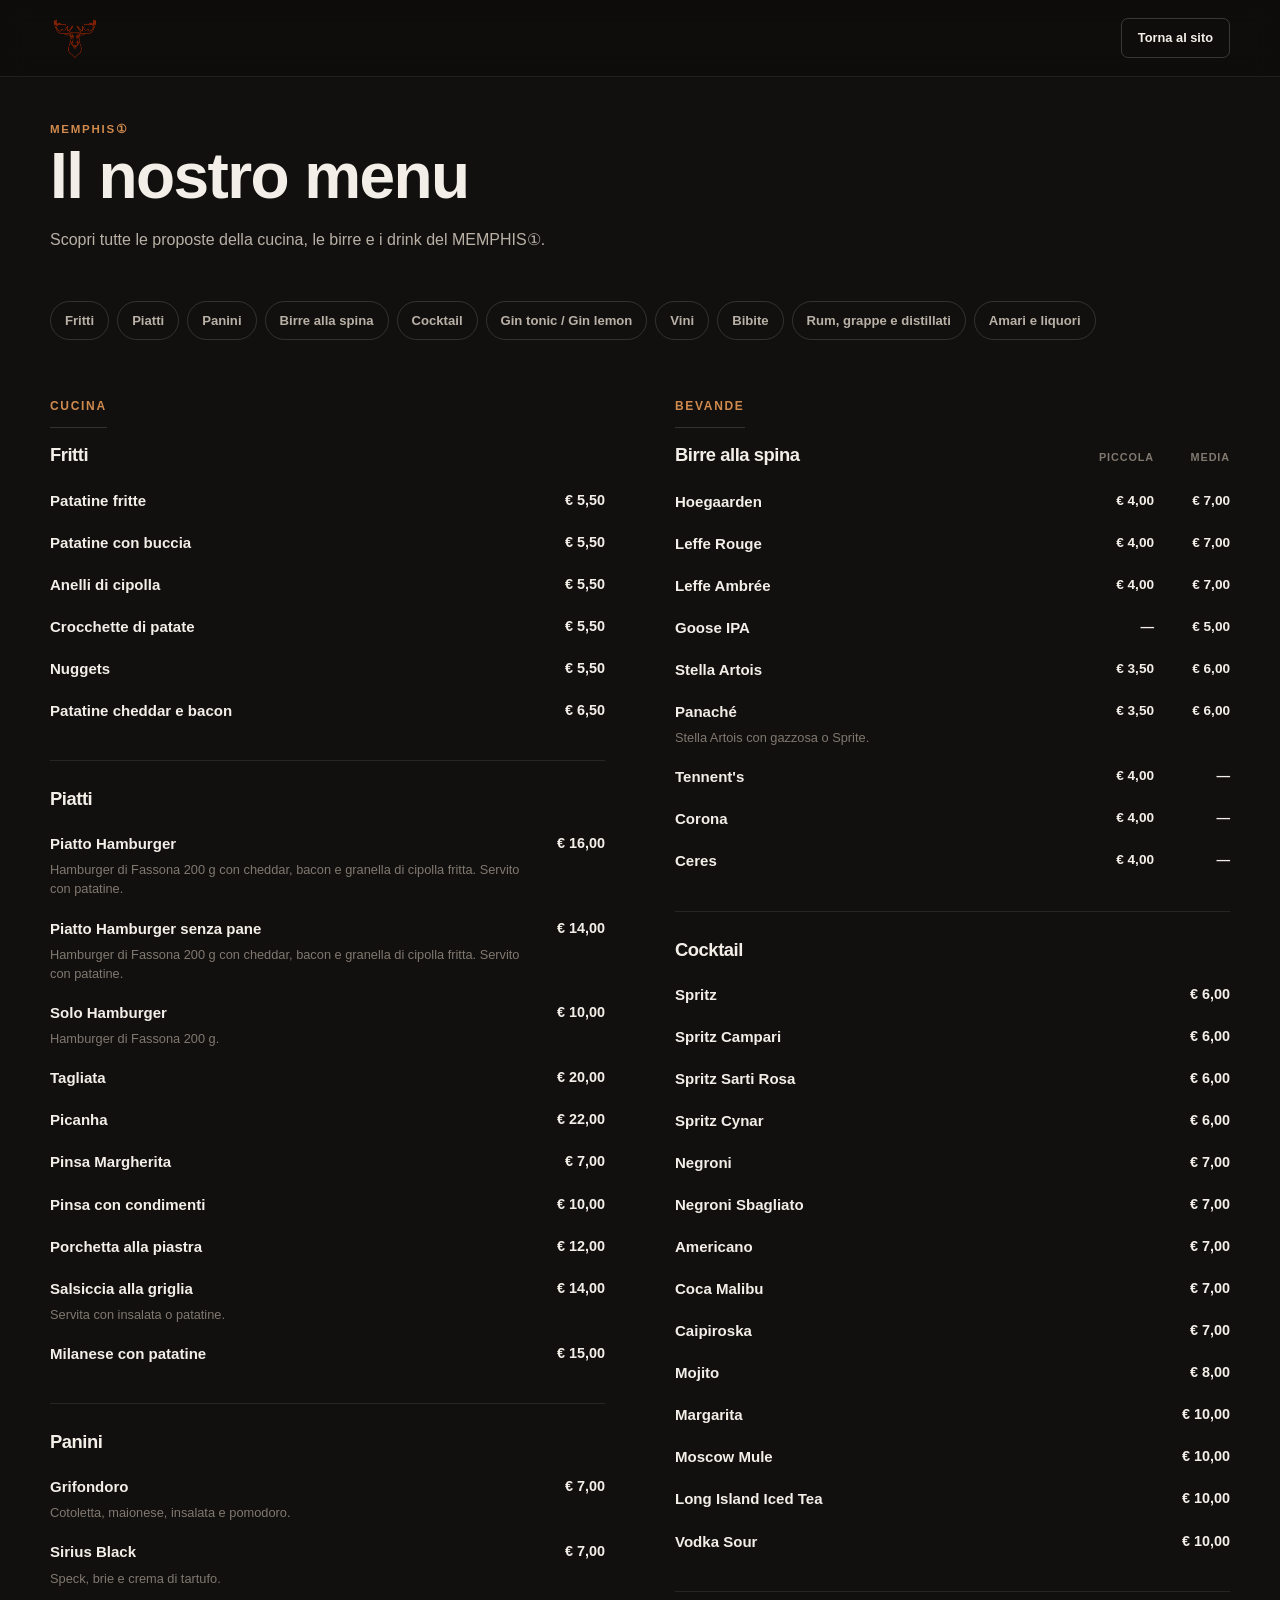
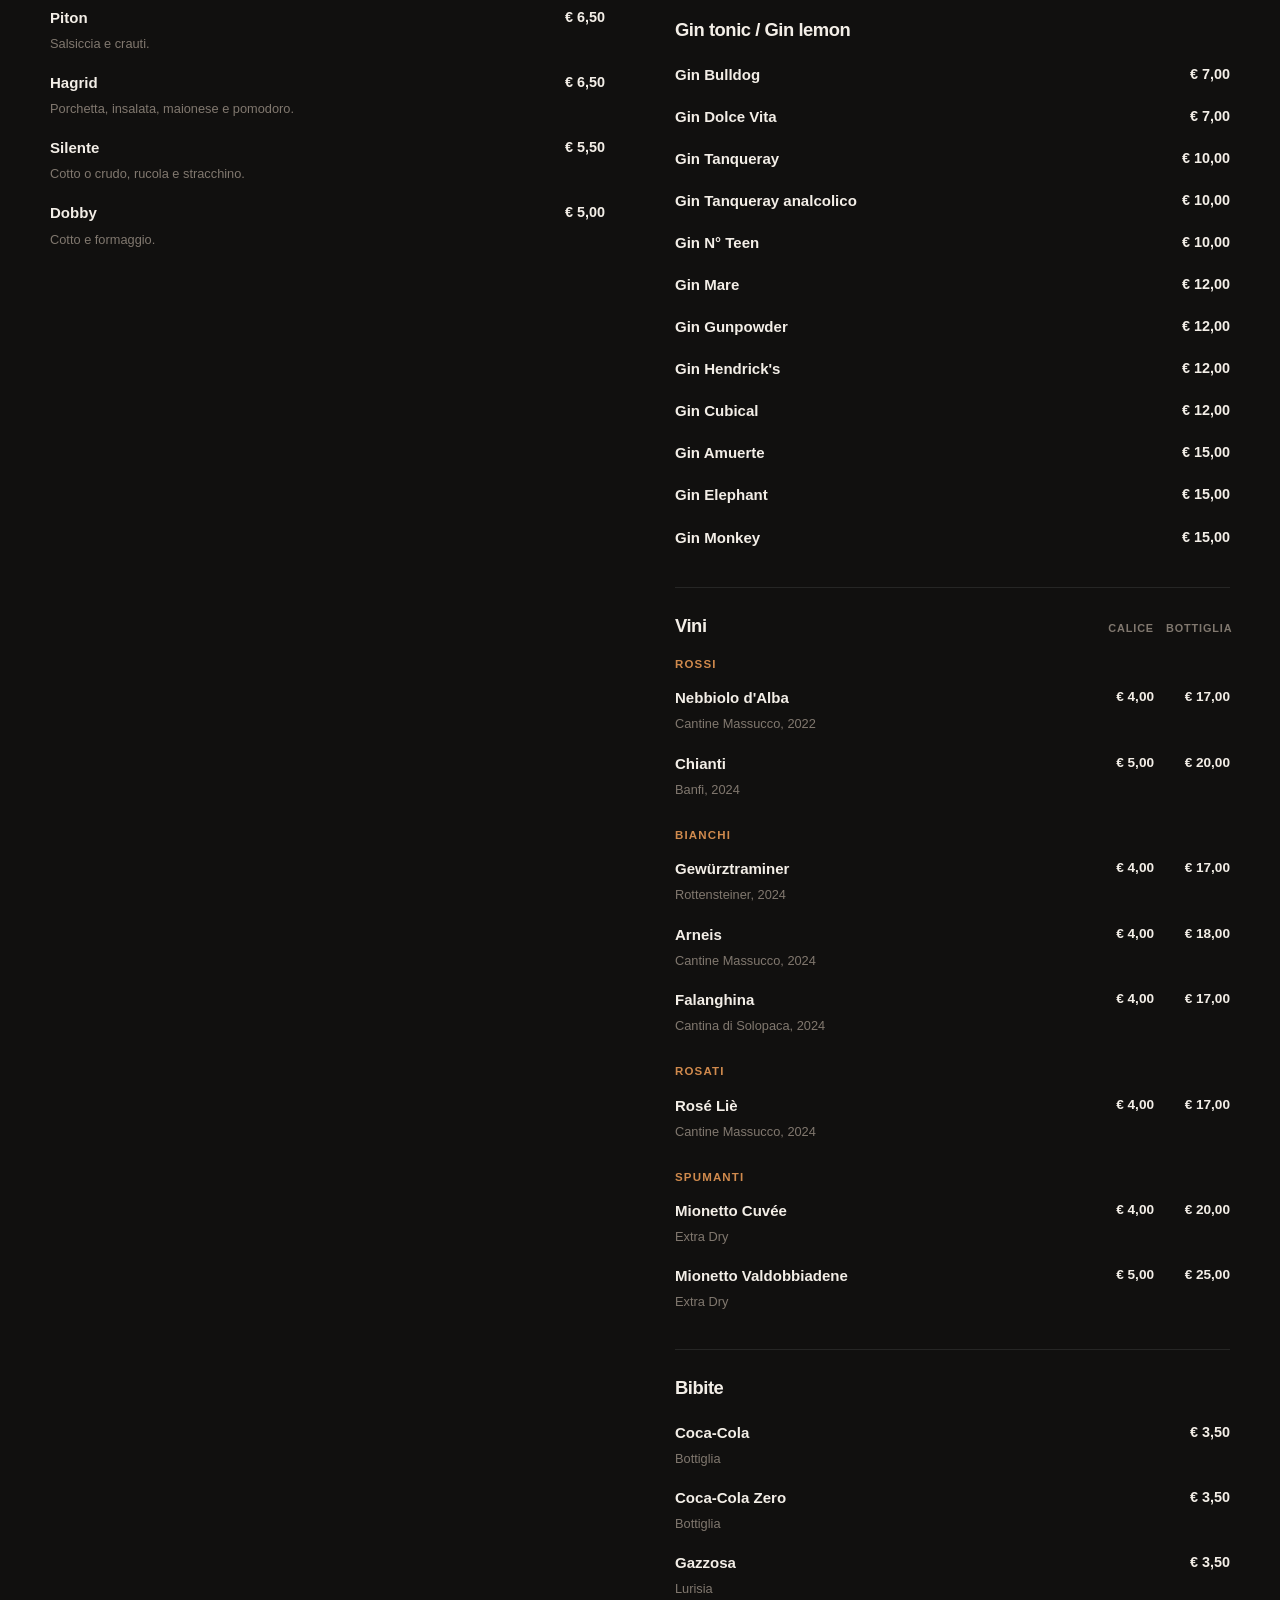
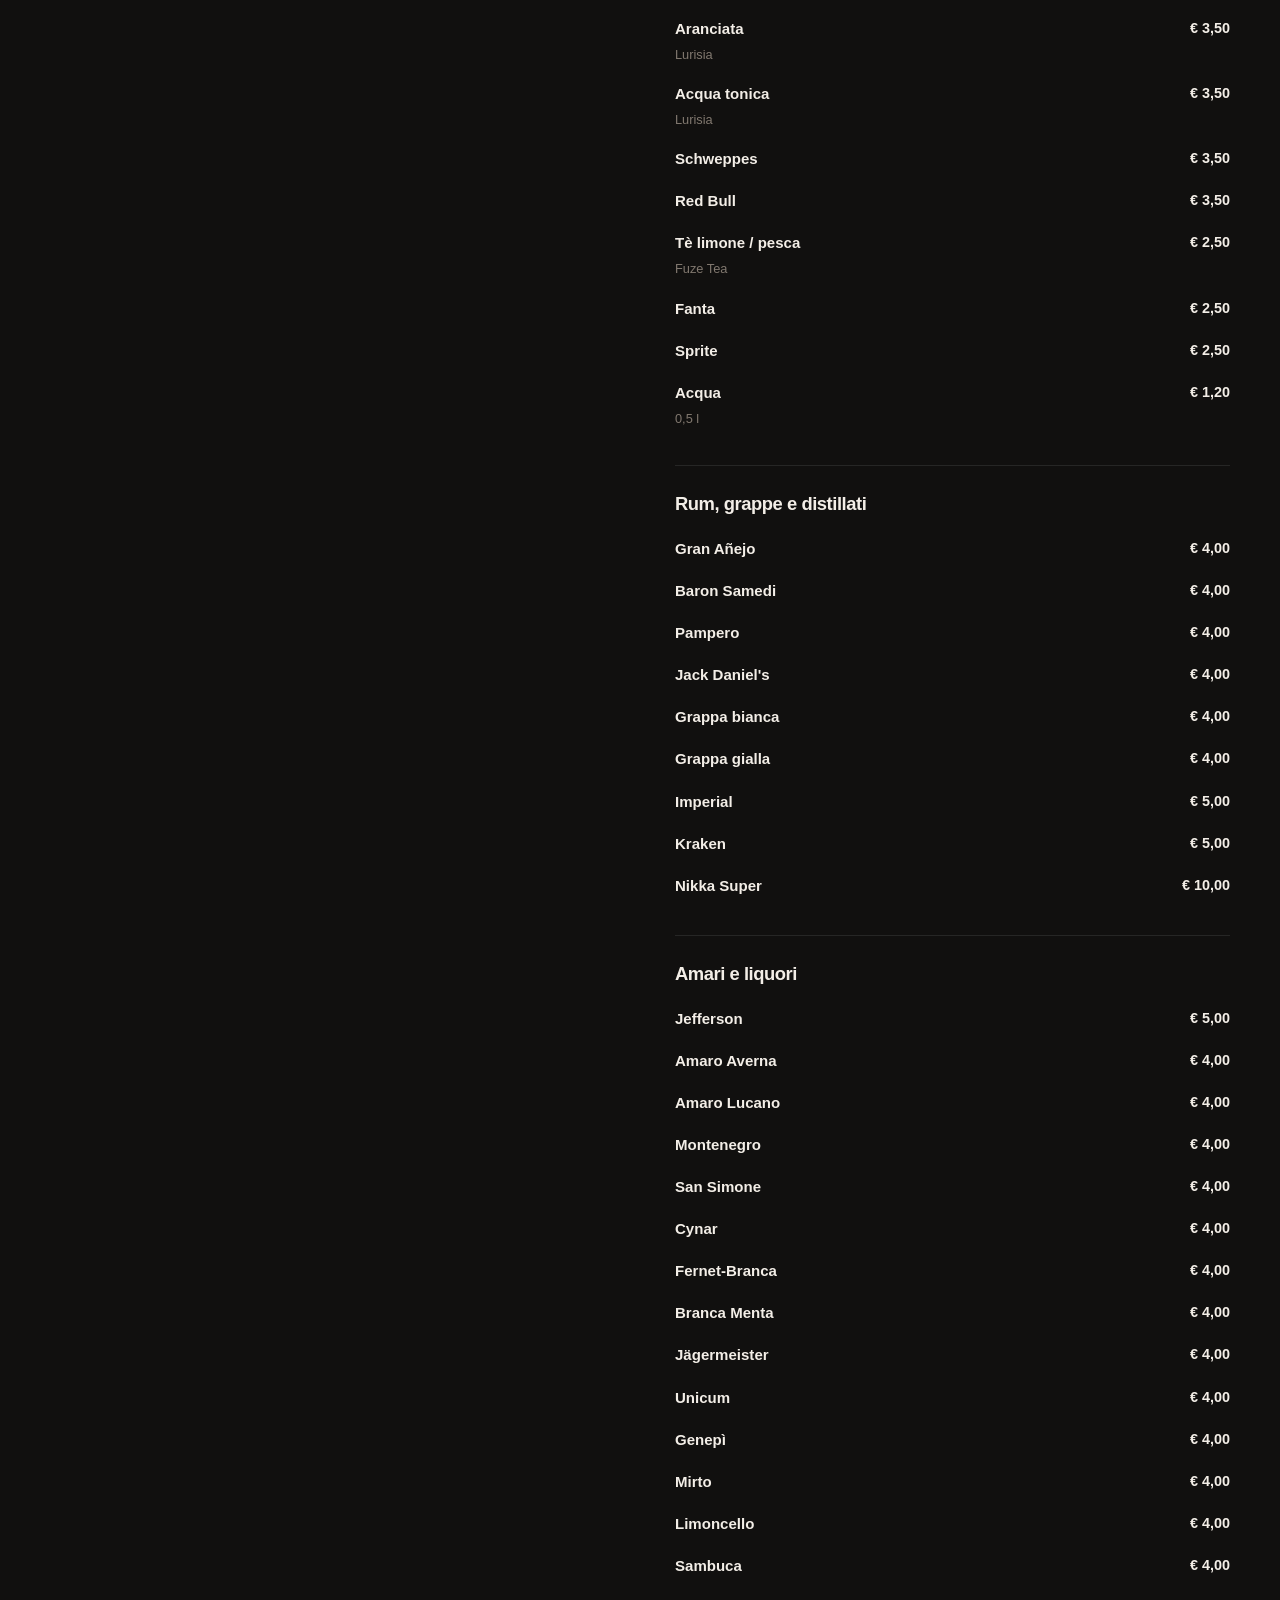
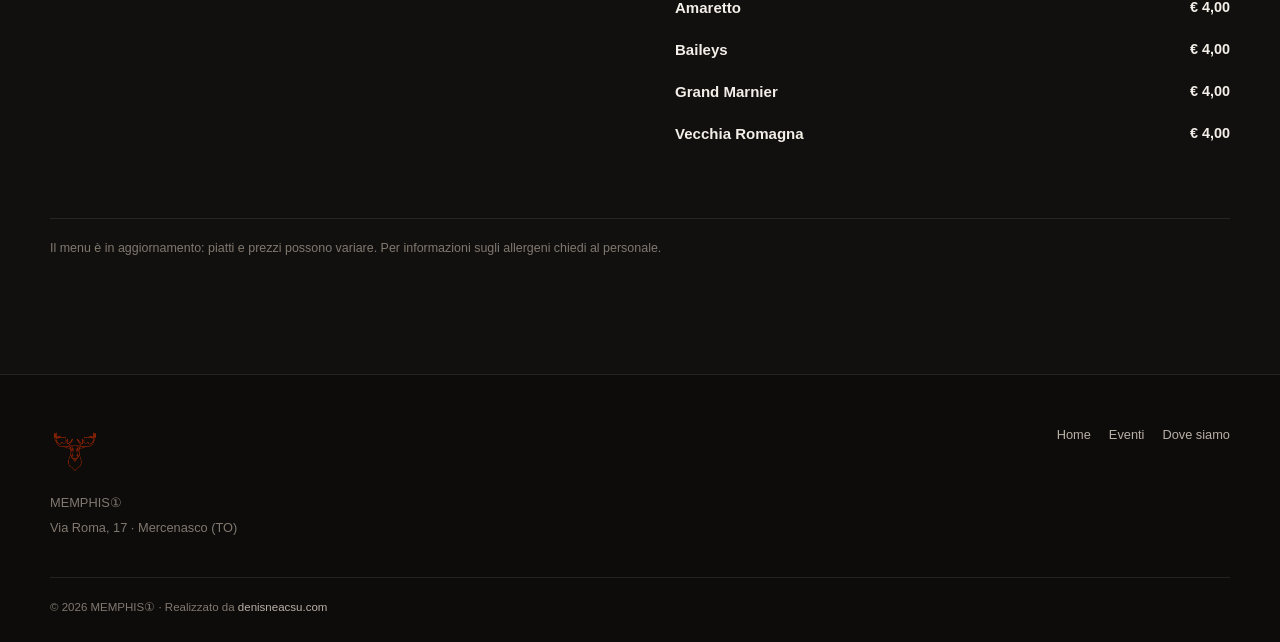
==== menu.html @ f3a7d4f4 "Menu da menu.json: pagina completa e anteprima in homepage - menu.json con il menu attuale (refusi c" ====
<!DOCTYPE html>
<html lang="it">

<head>

    <meta charset="UTF-8">

    <meta
        name="viewport"
        content="width=device-width, initial-scale=1.0"
    >

    <meta
        name="description"
        content="Menu completo del MEMPHIS① di Mercenasco."
    >

    <title>Menu | MEMPHIS①</title>

    <link rel="stylesheet" href="css/style.css">

</head>


<body>

<header class="site-header">

    <div class="container header-inner">

        <a href="index.html" class="logo">
            <img
                src="images/logo.png"
                alt="MEMPHIS①"
            >
        </a>

        <a
            href="index.html"
            class="header-menu-btn"
        >
            Torna al sito
        </a>

    </div>

</header>


<main>

    <section class="section menu-page">

        <div class="container">

            <div class="menu-page-header">

                <span class="eyebrow">
                    MEMPHIS①
                </span>

                <h1>
                    Il nostro menu
                </h1>

                <p>
                    Scopri tutte le proposte della cucina,
                    le birre e i drink del MEMPHIS①.
                </p>

            </div>


            <div data-menu="full">

                <!--
                    Il menu completo viene caricato
                    automaticamente da menu.json.
                -->

            </div>


            <div class="menu-note">
                <p data-menu-note></p>
            </div>

        </div>

    </section>

</main>


<footer class="site-footer">

    <div class="container footer-inner">

        <div class="footer-brand-info">

            <img
                src="images/logo.png"
                alt="MEMPHIS①"
            >

            <p>
                MEMPHIS①
            </p>

            <p>
                Via Roma, 17 · Mercenasco (TO)
            </p>

        </div>

        <div class="footer-links">

            <a href="index.html">
                Home
            </a>

            <a href="index.html#eventi">
                Eventi
            </a>

            <a href="index.html#contatti">
                Dove siamo
            </a>

        </div>

        <p class="copyright">
            © 2026 MEMPHIS① ·
            Realizzato da
            <a
                href="https://denisneacsu.com"
                target="_blank"
                rel="noopener"
            >
                denisneacsu.com
            </a>
        </p>

    </div>

</footer>

<script src="js/menu.js"></script>

</body>

</html>
---- css/style.css ----
/* =========================================================
   1. VARIABLES
========================================================= */

:root {

    --bg: #11100f;
    --bg-soft: #181614;
    --bg-card: #201d1a;

    --text: #f3eee7;
    --text-soft: #b9b0a6;
    --text-muted: #81786f;

    --accent: #b56d35;
    --accent-light: #d08a4d;
    --accent-dark: #8e4f26;

    --border: rgba(255, 255, 255, 0.09);
    --border-light: rgba(255, 255, 255, 0.14);

    --white: #ffffff;

    --container: 1180px;

    --radius: 10px;
    --radius-large: 14px;

    --section-space: clamp(72px, 9vw, 120px);

    --transition: 180ms ease;
}


/* =========================================================
   2. RESET
========================================================= */

*,
*::before,
*::after {
    box-sizing: border-box;
}


html {
    scroll-behavior: smooth;
}


body {
    margin: 0;

    background: var(--bg);
    color: var(--text);

    font-family:
        Inter,
        -apple-system,
        BlinkMacSystemFont,
        "Segoe UI",
        sans-serif;

    line-height: 1.6;

    overflow-x: hidden;
}


img {
    display: block;
    max-width: 100%;
}


a {
    color: inherit;
    text-decoration: none;
}


button,
a {
    -webkit-tap-highlight-color: transparent;
}


::selection {
    background: var(--accent);
    color: var(--white);
}


/* =========================================================
   3. BASE
========================================================= */

.container {
    width: min(
        calc(100% - 40px),
        var(--container)
    );

    margin-inline: auto;
}


.section {
    padding-block: var(--section-space);
}


h1,
h2,
h3,
p {
    margin-top: 0;
}


h1,
h2,
h3 {
    line-height: 1.1;
    letter-spacing: -0.025em;
}


h1 {
    font-size: clamp(2.6rem, 7vw, 5.4rem);
}


h2 {
    font-size: clamp(2rem, 4vw, 3.4rem);
}


h3 {
    font-size: 1.3rem;
}


p {
    color: var(--text-soft);
}


.eyebrow {
    margin-bottom: 14px;

    color: var(--accent-light);

    font-size: 0.72rem;
    font-weight: 700;

    letter-spacing: 0.15em;
    text-transform: uppercase;
}


/* =========================================================
   4. BUTTONS
========================================================= */

.btn {
    display: inline-flex;

    min-height: 46px;
    padding: 0 20px;

    align-items: center;
    justify-content: center;

    border: 1px solid transparent;
    border-radius: 8px;

    font-size: 0.92rem;
    font-weight: 700;

    transition:
        background-color var(--transition),
        border-color var(--transition),
        color var(--transition),
        transform var(--transition);
}


.btn:hover {
    transform: translateY(-1px);
}


.btn-primary {
    background: var(--accent);
    color: var(--white);
}


.btn-primary:hover {
    background: var(--accent-light);
}


.btn-outline {
    border-color: rgba(255, 255, 255, 0.35);
    background: rgba(0, 0, 0, 0.18);

    color: var(--white);
}


.btn-outline:hover {
    border-color: var(--white);
}


.text-link {
    display: inline-block;

    color: var(--accent-light);

    font-weight: 700;

    border-bottom: 1px solid transparent;

    transition:
        color var(--transition),
        border-color var(--transition);
}


.text-link:hover {
    color: var(--white);
    border-color: var(--white);
}


/* =========================================================
   5. HEADER
========================================================= */

.site-header {
    position: absolute;
    top: 0;
    left: 0;

    width: 100%;

    z-index: 20;

    border-bottom: 1px solid rgba(255, 255, 255, 0.08);

    background: rgba(10, 9, 8, 0.35);
    backdrop-filter: blur(12px);
}


.header-inner {
    min-height: 76px;

    display: flex;
    align-items: center;
    justify-content: space-between;

    gap: 24px;
}


.logo {
    display: flex;
    align-items: center;

    flex-shrink: 0;
}


.logo img {
    width: 52px;
    height: 52px;

    object-fit: contain;
}


.desktop-nav {
    display: flex;
    align-items: center;
    gap: 28px;

    margin-left: auto;
}


.desktop-nav a {
    color: rgba(255, 255, 255, 0.8);

    font-size: 0.88rem;
    font-weight: 600;

    transition:
        color var(--transition);
}


.desktop-nav a:hover {
    color: var(--white);
}


.header-menu-btn {
    display: inline-flex;

    min-height: 40px;
    padding: 0 16px;

    align-items: center;
    justify-content: center;

    border: 1px solid rgba(255, 255, 255, 0.18);
    border-radius: 7px;

    font-size: 0.8rem;
    font-weight: 700;

    transition:
        background-color var(--transition),
        border-color var(--transition);
}


.header-menu-btn:hover {
    background: rgba(255, 255, 255, 0.08);
    border-color: rgba(255, 255, 255, 0.35);
}


/* =========================================================
   6. HERO
========================================================= */

.hero {
    position: relative;

    min-height: min(780px, 92vh);

    display: flex;
    align-items: center;

    overflow: hidden;
}


.hero-image,
.hero-overlay {
    position: absolute;
    inset: 0;
}


.hero-image img {
    width: 100%;
    height: 100%;

    object-fit: cover;
}


.hero-overlay {
    background:
        linear-gradient(
            90deg,
            rgba(10, 8, 7, 0.88) 0%,
            rgba(10, 8, 7, 0.62) 45%,
            rgba(10, 8, 7, 0.25) 100%
        );
}


.hero-content {
    position: relative;
    z-index: 2;

    padding-top: 80px;
}


.hero h1 {
    max-width: 760px;

    margin-bottom: 24px;
}


.hero-text {
    max-width: 570px;

    margin-bottom: 30px;

    color: rgba(255, 255, 255, 0.78);

    font-size: 1.05rem;
}


.hero-actions {
    display: flex;
    flex-wrap: wrap;
    gap: 10px;
}


/* =========================================================
   7. SECTION HEADING
========================================================= */

.section-heading {
    display: flex;

    align-items: flex-end;
    justify-content: space-between;

    gap: 40px;

    margin-bottom: 42px;
}


.section-heading > p {
    max-width: 390px;

    margin-bottom: 4px;
}


/* =========================================================
   8. INTRO
========================================================= */

.intro {
    background: var(--bg-soft);
}


.intro-content {
    max-width: 850px;
}


.intro h2 {
    max-width: 760px;

    margin-bottom: 22px;
}


.intro p:last-child {
    max-width: 680px;

    font-size: 1.05rem;
}


/* =========================================================
   9. NEXT EVENT
========================================================= */

.next-event {
    background: #151311;
}


.event-feature {
    display: grid;

    grid-template-columns: minmax(0, 0.8fr) minmax(0, 1.2fr);

    min-height: 480px;

    border: 1px solid var(--border);
    border-radius: var(--radius-large);

    overflow: hidden;

    background: var(--bg-card);
}


.event-poster {
    min-height: 480px;

    background: #0c0b0a;
}


.event-poster img {
    width: 100%;
    height: 100%;

    object-fit: cover;
}


.event-info {
    padding: clamp(30px, 5vw, 60px);

    display: flex;
    flex-direction: column;
    justify-content: center;
}


.event-date {
    display: block;

    margin-bottom: 14px;

    color: var(--accent-light);

    font-size: 0.78rem;
    font-weight: 700;

    letter-spacing: 0.1em;
    text-transform: uppercase;
}


.event-info h3 {
    margin-bottom: 16px;

    font-size: clamp(2rem, 4vw, 3rem);
}


.event-info p {
    max-width: 500px;
}


.event-countdown {
    display: flex;

    gap: 28px;

    margin: 22px 0 28px;
}


.event-countdown div {
    display: flex;
    flex-direction: column;
}


.event-countdown strong {
    font-size: 1.8rem;
    line-height: 1;
}


.event-countdown span {
    margin-top: 5px;

    color: var(--text-muted);

    font-size: 0.65rem;
    font-weight: 700;

    letter-spacing: 0.08em;
}


/* =========================================================
   9b. PROMOZIONI
========================================================= */

.promos-grid {
    display: grid;

    grid-template-columns: repeat(auto-fill, minmax(240px, 1fr));

    align-items: start;

    gap: 20px;
}


.promo-card {
    overflow: hidden;

    border: 1px solid var(--border);
    border-radius: var(--radius);

    background: var(--bg-card);
}


.promo-image {
    display: block;

    background: #0c0b0a;
}


.promo-image img {
    width: 100%;
    height: auto;

    transition: opacity var(--transition);
}


.promo-image:hover img {
    opacity: 0.85;
}


.promo-content {
    display: flex;
    align-items: center;
    justify-content: space-between;

    gap: 12px;

    padding: 14px 16px;
}


.promo-content h3 {
    margin: 0;

    font-size: 1.1rem;
}


/* =========================================================
   10. LOCALE
========================================================= */

.locale-grid {
    display: grid;

    grid-template-columns: minmax(0, 1.15fr) minmax(0, 0.85fr);

    gap: clamp(40px, 7vw, 90px);

    align-items: center;
}


.locale-image {
    min-height: 500px;

    border-radius: var(--radius-large);

    overflow: hidden;
}


.locale-image img {
    width: 100%;
    height: 100%;

    object-fit: cover;
}


.locale-content h2 {
    max-width: 560px;

    margin-bottom: 22px;
}


.locale-content > p {
    max-width: 520px;
}


.activities {
    display: grid;

    grid-template-columns: 1fr 1fr;

    gap: 20px;

    margin-top: 36px;
}


.activity {
    padding-top: 20px;

    border-top: 1px solid var(--border);
}


.activity h3 {
    margin-bottom: 8px;
}


.activity p {
    margin-bottom: 0;

    font-size: 0.9rem;
}


/* =========================================================
   11. ATMOSPHERE
========================================================= */

.atmosphere {
    position: relative;

    min-height: 500px;

    display: flex;
    align-items: center;

    overflow: hidden;
}


.atmosphere-image,
.atmosphere-overlay {
    position: absolute;
    inset: 0;
}


.atmosphere-image img {
    width: 100%;
    height: 100%;

    object-fit: cover;
}


.atmosphere-overlay {
    background:
        linear-gradient(
            90deg,
            rgba(10, 8, 7, 0.85),
            rgba(10, 8, 7, 0.35)
        );
}


.atmosphere-content {
    position: relative;
    z-index: 2;
}


.atmosphere h2 {
    max-width: 680px;
}


/* =========================================================
   12. SPECIALITÀ
========================================================= */

.specialita {
    background: var(--bg-soft);
}


.specialita-grid {
    display: grid;

    grid-template-columns: repeat(2, minmax(0, 1fr));

    gap: 20px;
}


.specialita-card {
    border: 1px solid var(--border);
    border-radius: var(--radius-large);

    overflow: hidden;

    background: var(--bg-card);
}


.specialita-dark {
    background: #171310;
}


.specialita-image {
    aspect-ratio: 16 / 9;

    overflow: hidden;
}


.specialita-image img {
    width: 100%;
    height: 100%;

    object-fit: cover;
}


.specialita-content {
    padding: 28px;
}


.card-label {
    display: block;

    margin-bottom: 8px;

    color: var(--accent-light);

    font-size: 0.7rem;
    font-weight: 700;

    letter-spacing: 0.12em;
}


.specialita-content h3 {
    margin-bottom: 10px;

    font-size: 1.6rem;
}


.specialita-content p {
    margin-bottom: 0;
}


.specialita-placeholder {
    min-height: 260px;

    display: flex;
    flex-direction: column;

    align-items: center;
    justify-content: center;

    background:
        linear-gradient(
            135deg,
            #2a1c14,
            #17110d
        );
}


.specialita-placeholder span {
    color: var(--accent-light);

    font-size: 2.4rem;
    font-weight: 800;

    letter-spacing: 0.08em;
}


.specialita-placeholder small {
    margin-top: 6px;

    color: var(--text-muted);
}


/* =========================================================
   13. ACTIVITY FEATURE
========================================================= */

.activity-feature-grid {
    display: grid;

    grid-template-columns: minmax(0, 1fr) minmax(0, 0.8fr);

    gap: clamp(40px, 7vw, 90px);

    align-items: center;
}


.activity-feature-image {
    border-radius: var(--radius-large);

    overflow: hidden;
}


.activity-feature-image img {
    width: 100%;

    aspect-ratio: 4 / 3;

    object-fit: cover;
}


.activity-feature-content h2 {
    max-width: 500px;

    margin-bottom: 20px;
}


.activity-feature-content p:last-child {
    max-width: 500px;
}


/* =========================================================
   14. PRIVATE EVENTS
========================================================= */

.private-events {
    background: var(--bg-soft);
}


.private-events-grid {
    display: grid;

    grid-template-columns: minmax(0, 1fr) minmax(280px, 0.7fr);

    gap: 50px;

    align-items: stretch;
}


.private-events-content {
    padding: clamp(10px, 2vw, 20px) 0;
}


.private-events-content h2 {
    max-width: 620px;

    margin-bottom: 22px;
}


.private-events-content p {
    max-width: 620px;
}


.private-events-content .btn {
    margin-top: 16px;
}


.private-events-note {
    min-height: 280px;

    display: flex;
    flex-direction: column;

    align-items: center;
    justify-content: center;

    border: 1px solid var(--border);
    border-radius: var(--radius-large);

    background: #141210;

    text-align: center;
}


.private-events-note span {
    color: var(--accent-light);

    font-size: 0.72rem;
    font-weight: 700;

    letter-spacing: 0.15em;
}


.private-events-note p {
    margin-top: 10px;
    margin-bottom: 0;
}


/* =========================================================
   15. MENU
========================================================= */

.menu-heading {
    margin-bottom: 50px;
}


.menu-grid {
    display: grid;

    grid-template-columns: repeat(2, minmax(0, 1fr));

    gap: 70px;
}


.menu-column-title {
    padding-bottom: 14px;

    border-bottom: 1px solid var(--border-light);

    color: var(--accent-light);

    font-size: 0.75rem;
    font-weight: 800;

    letter-spacing: 0.14em;
}


.menu-category {
    padding-block: 28px;

    border-bottom: 1px solid var(--border);
}


.menu-category:last-child {
    border-bottom: 0;
}


.menu-category h3 {
    margin-bottom: 22px;

    font-size: 1.15rem;
}


.menu-item,
.beer-item {
    display: flex;

    align-items: flex-start;
    justify-content: space-between;

    gap: 20px;

    padding-block: 9px;
}


.menu-item strong,
.beer-item strong {
    display: block;

    font-size: 0.94rem;
}


.menu-item span {
    flex-shrink: 0;

    color: var(--text);

    font-size: 0.9rem;
    font-weight: 700;
}


.menu-item small {
    display: block;

    max-width: 480px;

    margin-top: 4px;

    color: var(--text-muted);

    font-size: 0.8rem;

    line-height: 1.5;
}


.beer-prices {
    display: flex;

    gap: 20px;

    flex-shrink: 0;

    color: var(--text);

    font-size: 0.85rem;
    font-weight: 700;
}


.menu-description {
    margin-top: 12px;

    color: var(--text-muted);

    font-size: 0.8rem;
}


.menu-note {
    margin-top: 35px;

    padding-top: 20px;

    border-top: 1px solid var(--border);
}


.menu-note p {
    margin-bottom: 0;

    color: var(--text-muted);

    font-size: 0.78rem;
}


/* Pagina menu completo */

.menu-page-header {
    max-width: 640px;

    margin-bottom: 36px;
}


.menu-page-header h1 {
    margin-bottom: 16px;

    font-size: clamp(2.4rem, 6vw, 4rem);
}


.menu-nav {
    position: sticky;
    top: 0;

    z-index: 10;

    display: flex;

    gap: 8px;

    overflow-x: auto;

    margin-bottom: 40px;
    padding-block: 12px;

    background: var(--bg);

    scrollbar-width: none;
}


.menu-nav::-webkit-scrollbar {
    display: none;
}


.menu-nav a {
    flex-shrink: 0;

    padding: 8px 14px;

    border: 1px solid var(--border-light);
    border-radius: 999px;

    color: var(--text-soft);

    font-size: 0.82rem;
    font-weight: 600;

    transition:
        color var(--transition),
        border-color var(--transition);
}


.menu-nav a:hover {
    border-color: var(--accent);

    color: var(--text);
}


.menu-category {
    scroll-margin-top: 80px;
}


.menu-category-head {
    display: flex;

    align-items: baseline;
    justify-content: space-between;

    gap: 20px;

    margin-bottom: 14px;
}


.menu-category-head h3 {
    margin-bottom: 0;
}


.menu-columns-head,
.beer-prices {
    display: flex;

    gap: 12px;

    flex-shrink: 0;
}


.menu-columns-head span,
.beer-prices span {
    width: 64px;

    text-align: right;
}


.menu-columns-head span {
    color: var(--text-muted);

    font-size: 0.68rem;
    font-weight: 700;

    letter-spacing: 0.08em;
    text-transform: uppercase;
}


.beer-item small {
    display: block;

    margin-top: 4px;

    color: var(--text-muted);

    font-size: 0.8rem;

    line-height: 1.5;
}


.menu-group {
    margin: 18px 0 4px;

    color: var(--accent-light);

    font-size: 0.72rem;
    font-weight: 700;

    letter-spacing: 0.1em;
    text-transform: uppercase;
}


.menu-error {
    padding: 30px 0;
}


/* =========================================================
   16. PAST EVENTS
========================================================= */

.past-events {
    background: var(--bg-soft);
}


.past-events-grid {
    display: grid;

    grid-template-columns: repeat(3, minmax(0, 1fr));

    gap: 20px;
}


.past-event-card {
    overflow: hidden;

    border: 1px solid var(--border);
    border-radius: var(--radius);

    background: var(--bg-card);
}


.past-event-placeholder {
    aspect-ratio: 4 / 5;

    display: flex;

    align-items: center;
    justify-content: center;

    background:
        linear-gradient(
            135deg,
            #241a14,
            #14110f
        );

    color: var(--accent-light);

    font-size: 0.8rem;
    font-weight: 700;

    letter-spacing: 0.1em;
}


.past-event-content {
    padding: 18px;
}


.past-event-content > span {
    color: var(--text-muted);

    font-size: 0.7rem;
    font-weight: 700;

    letter-spacing: 0.1em;
}


.past-event-content h3 {
    margin-top: 6px;
    margin-bottom: 0;

    font-size: 1.1rem;
}


/* =========================================================
   17. GALLERY
========================================================= */

.gallery-grid {
    display: grid;

    grid-template-columns: 1.4fr 0.8fr;

    grid-template-rows: 250px 250px;

    gap: 14px;
}


.gallery-item {
    overflow: hidden;

    border-radius: var(--radius);
}


.gallery-item img {
    width: 100%;
    height: 100%;

    object-fit: cover;

    transition: transform 400ms ease;
}


.gallery-item:hover img {
    transform: scale(1.02);
}


.gallery-large {
    grid-row: span 2;
}


/* =========================================================
   18. SOCIAL
========================================================= */

.social {
    background: var(--bg-soft);
}


.social-inner {
    display: flex;

    align-items: center;
    justify-content: space-between;

    gap: 40px;
}


.social-inner h2 {
    margin-bottom: 0;
}


.social-links {
    display: flex;

    flex-wrap: wrap;

    gap: 22px;
}


.social-links a {
    color: var(--text);

    font-size: 0.95rem;
    font-weight: 700;

    border-bottom: 1px solid transparent;

    transition:
        color var(--transition),
        border-color var(--transition);
}


.social-links a:hover {
    color: var(--accent-light);
    border-color: var(--accent-light);
}


/* =========================================================
   19. CONTACTS
========================================================= */

.contacts-header {
    margin-bottom: 45px;
}


.contacts-grid {
    display: grid;

    grid-template-columns: repeat(3, minmax(0, 1fr));

    gap: 20px;

    margin-bottom: 40px;
}


.contact-box {
    padding: 26px;

    border: 1px solid var(--border);
    border-radius: var(--radius);

    background: var(--bg-card);
}


.contact-label {
    display: block;

    margin-bottom: 14px;

    color: var(--accent-light);

    font-size: 0.7rem;
    font-weight: 800;

    letter-spacing: 0.12em;
}


.contact-box p {
    margin-bottom: 16px;
}


.map-container {
    overflow: hidden;

    border-radius: var(--radius-large);

    border: 1px solid var(--border);
}


.map-container iframe {
    display: block;

    width: 100%;

    min-height: 400px;
}


/* =========================================================
   20. FOOTER
========================================================= */

.site-footer {
    padding-block: 50px 25px;

    border-top: 1px solid var(--border);

    background: #0d0c0b;
}


.footer-inner {
    display: grid;

    grid-template-columns: 1fr auto;

    gap: 35px;
}


.footer-brand-info img {
    width: 52px;
    height: 52px;

    object-fit: contain;

    margin-bottom: 16px;
}


.footer-brand-info p {
    margin-bottom: 4px;

    color: var(--text-muted);

    font-size: 0.8rem;
}


.footer-links {
    display: flex;

    flex-wrap: wrap;

    align-content: flex-start;

    justify-content: flex-end;

    gap: 18px;
}


.footer-links a {
    color: var(--text-soft);

    font-size: 0.8rem;

    transition: color var(--transition);
}


.footer-links a:hover {
    color: var(--white);
}


.copyright {
    grid-column: 1 / -1;

    padding-top: 20px;

    margin-bottom: 0;

    border-top: 1px solid var(--border);

    color: var(--text-muted);

    font-size: 0.72rem;
}


.copyright a {
    color: var(--text-soft);
}


.copyright a:hover {
    color: var(--accent-light);
}


/* =========================================================
   21. FOCUS
========================================================= */

a:focus-visible {
    outline: 2px solid var(--accent-light);
    outline-offset: 4px;
}


/* =========================================================
   22. TABLET
========================================================= */

@media (max-width: 900px) {

    .desktop-nav {
        display: none;
    }


    .header-menu-btn {
        margin-left: auto;
    }


    /*
     * Prossimo evento compatto: titolo e pulsante,
     * poi locandina intera, poi countdown.
     * Tutto visibile in una schermata.
     */

    .event-feature {
        display: flex;
        flex-direction: column;

        min-height: 0;
    }


    .event-info {
        display: contents;
    }


    .event-head {
        order: 1;

        padding: 22px 22px 16px;
    }


    .event-head h3 {
        margin-bottom: 0;

        font-size: clamp(1.7rem, 7vw, 2.4rem);
    }


    .event-head p {
        display: none;
    }


    .event-date {
        margin-bottom: 6px;
    }


    .event-cta {
        order: 2;

        margin: 0 22px 20px;
    }


    .event-poster {
        order: 3;

        min-height: 0;
        height: 48vh;
        height: 48svh;
    }


    .event-poster img {
        object-fit: contain;
    }


    .event-countdown {
        order: 4;

        justify-content: space-around;

        margin: 0;
        padding: 16px 22px;

        border-top: 1px solid var(--border);
    }


    .next-event .section-heading {
        margin-bottom: 18px;
    }


    .next-event .section-heading h2,
    .next-event .section-heading > p {
        display: none;
    }


    .next-event .section-heading .eyebrow {
        margin-bottom: 0;
    }


    .locale-grid,
    .activity-feature-grid {
        grid-template-columns: 1fr;
    }


    .locale-image {
        min-height: 450px;
    }


    .private-events-grid {
        grid-template-columns: 1fr;
    }


    .menu-grid {
        gap: 40px;
    }


    .social-inner {
        align-items: flex-start;

        flex-direction: column;
    }


    .contacts-grid {
        grid-template-columns: 1fr;
    }

}


/* =========================================================
   23. MOBILE
========================================================= */

@media (max-width: 600px) {

    .container {
        width: min(
            calc(100% - 30px),
            var(--container)
        );
    }


    .section {
        padding-block: 68px;
    }


    .site-header {
        background: rgba(10, 9, 8, 0.55);
    }


    .header-inner {
        min-height: 66px;
    }


    .logo img {
        width: 44px;
        height: 44px;
    }


    .header-menu-btn {
        min-height: 38px;

        padding-inline: 13px;

        font-size: 0.74rem;
    }


    .hero {
        min-height: 700px;
    }


    .hero-overlay {
        background:
            linear-gradient(
                180deg,
                rgba(10, 8, 7, 0.42) 0%,
                rgba(10, 8, 7, 0.65) 45%,
                rgba(10, 8, 7, 0.94) 100%
            );
    }


    .hero-content {
        padding-top: 90px;
        padding-bottom: 40px;
    }


    .hero h1 {
        margin-bottom: 18px;

        font-size: clamp(2.4rem, 12vw, 3.5rem);
    }


    .hero-text {
        margin-bottom: 24px;

        font-size: 0.95rem;
    }


    .hero-actions {
        display: grid;

        grid-template-columns: 1fr 1fr;
    }


    .hero-actions .btn {
        width: 100%;
    }


    .section-heading {
        display: block;

        margin-bottom: 32px;
    }


    .section-heading > p {
        margin-top: 16px;
        margin-bottom: 0;
    }


    .intro h2 {
        font-size: 2rem;
    }


    .event-feature {
        border-radius: 8px;
    }


    .next-event.section {
        padding-block: 44px;
    }


    .promos-grid {
        display: flex;

        overflow-x: auto;
        scroll-snap-type: x mandatory;

        gap: 14px;

        padding-bottom: 6px;
    }


    .promo-card {
        flex: 0 0 78%;

        scroll-snap-align: start;
    }


    .event-countdown strong {
        font-size: 1.55rem;
    }


    .locale-image {
        min-height: 0;

        aspect-ratio: 4 / 3;
    }


    .activities {
        grid-template-columns: 1fr;

        gap: 0;
    }


    .activity {
        padding-block: 18px;
    }


    .atmosphere {
        min-height: 430px;
    }


    .atmosphere-overlay {
        background:
            linear-gradient(
                180deg,
                rgba(10, 8, 7, 0.25),
                rgba(10, 8, 7, 0.88)
            );
    }


    .specialita-grid {
        grid-template-columns: 1fr;
    }


    .specialita-placeholder {
        min-height: 220px;
    }


    .activity-feature-grid {
        gap: 30px;
    }


    .activity-feature-image img {
        aspect-ratio: 4 / 3;
    }


    .private-events-grid {
        gap: 30px;
    }


    .private-events-note {
        min-height: 220px;
    }


    .menu-grid {
        grid-template-columns: 1fr;

        gap: 0;
    }


    .menu-column + .menu-column {
        margin-top: 30px;
    }


    .menu-item,
    .beer-item {
        gap: 12px;
    }


    .menu-item strong,
    .beer-item strong {
        font-size: 0.88rem;
    }


    .menu-item small {
        font-size: 0.76rem;
    }


    .beer-prices {
        font-size: 0.78rem;
    }


    .menu-columns-head,
    .beer-prices {
        gap: 6px;
    }


    .menu-columns-head span,
    .beer-prices span {
        width: 56px;
    }


    .past-events-grid {
        grid-template-columns: 1fr 1fr;
    }




    .gallery-grid {
        grid-template-columns: 1fr 1fr;

        grid-template-rows: 220px 180px;
    }


    .gallery-large {
        grid-column: 1 / -1;
        grid-row: auto;
    }


    .social-links {
        gap: 18px;
    }


    .map-container iframe {
        min-height: 330px;
    }


    .footer-inner {
        grid-template-columns: 1fr;
    }


    .footer-links {
        justify-content: flex-start;
    }


    .copyright {
        grid-column: auto;
    }
    
    .menu-preview-grid {
        grid-template-columns: 1fr;

        gap: 30px;
    }


    .menu-preview-item {
        padding-block: 15px;
    }


    .menu-preview-action {
        margin-top: 30px;
    }


    
}

/* =========================================================
   MENU PREVIEW
========================================================= */

.menu-preview {
    background: var(--bg);
}


.menu-preview-grid {
    display: grid;

    grid-template-columns: repeat(2, minmax(0, 1fr));

    gap: 60px;
}


.menu-preview-column {
    min-width: 0;
}


.menu-preview-item {
    display: flex;

    align-items: flex-start;
    justify-content: space-between;

    gap: 20px;

    padding-block: 18px;

    border-bottom: 1px solid var(--border);
}


.menu-preview-item strong {
    display: block;

    font-size: 0.95rem;
}


.menu-preview-item span {
    flex-shrink: 0;

    color: var(--text);

    font-size: 0.9rem;
    font-weight: 700;
}


.menu-preview-item small {
    display: block;

    max-width: 420px;

    margin-top: 4px;

    color: var(--text-muted);

    font-size: 0.8rem;

    line-height: 1.5;
}


.menu-preview-note {
    margin: 24px 0 0;

    color: var(--text-muted);

    font-size: 0.8rem;

    text-align: center;
}


.menu-preview-action {
    margin-top: 36px;

    text-align: center;
}



/* =========================================================
   23. SMALL MOBILE
========================================================= */

@media (max-width: 380px) {

    .container {
        width: min(
            calc(100% - 24px),
            var(--container)
        );
    }


    .hero-actions {
        grid-template-columns: 1fr;
    }


    .event-countdown {
        gap: 17px;
    }


    .past-events-grid {
        grid-template-columns: repeat(2, minmax(0, 1fr));
    }


    


    .gallery-grid {
        grid-template-columns: 1fr;

        grid-template-rows: 250px 190px 190px;
    }


    .gallery-large {
        grid-column: auto;
    }

}


/* =========================================================
   24. REDUCED MOTION
========================================================= */

@media (prefers-reduced-motion: reduce) {

    *,
    *::before,
    *::after {
        animation-duration: 0.01ms !important;
        animation-iteration-count: 1 !important;
        transition-duration: 0.01ms !important;
        scroll-behavior: auto !important;
    }

}



/* ================================
   EVENTI PASSATI
================================ */

.past-events-grid {
    display: grid;
    grid-template-columns: repeat(4, minmax(0, 1fr));
    gap: 20px;
}

.past-event-card {
    min-width: 0;
    overflow: hidden;
    border-radius: var(--radius);
    background: var(--bg-card);
    border: 1px solid var(--border);
}

.past-event-image {
    width: 100%;
    aspect-ratio: 3 / 4;
    overflow: hidden;
}

.past-event-image img {
    display: block;
    width: 100%;
    height: 100%;
    object-fit: cover;
}

.past-event-content {
    padding: 12px;
}

.past-event-content span {
    display: block;
    margin-bottom: 4px;
    color: var(--text-muted);
    font-size: 0.8rem;
}

.past-event-content h3 {
    margin: 0;
    font-size: 1rem;
}


/* TABLET */

@media (max-width: 900px) {
    .past-events-grid {
        grid-template-columns: repeat(3, minmax(0, 1fr));
    }
}


/* MOBILE */

@media (max-width: 600px) {
    .past-events-grid {
        grid-template-columns: repeat(2, minmax(0, 1fr));
        gap: 12px;
    }

    .past-event-card {
        min-width: 0;
        width: 100%;
    }

    .past-event-content {
        padding: 10px;
    }

    .past-event-content h3 {
        font-size: 0.9rem;
    }
}
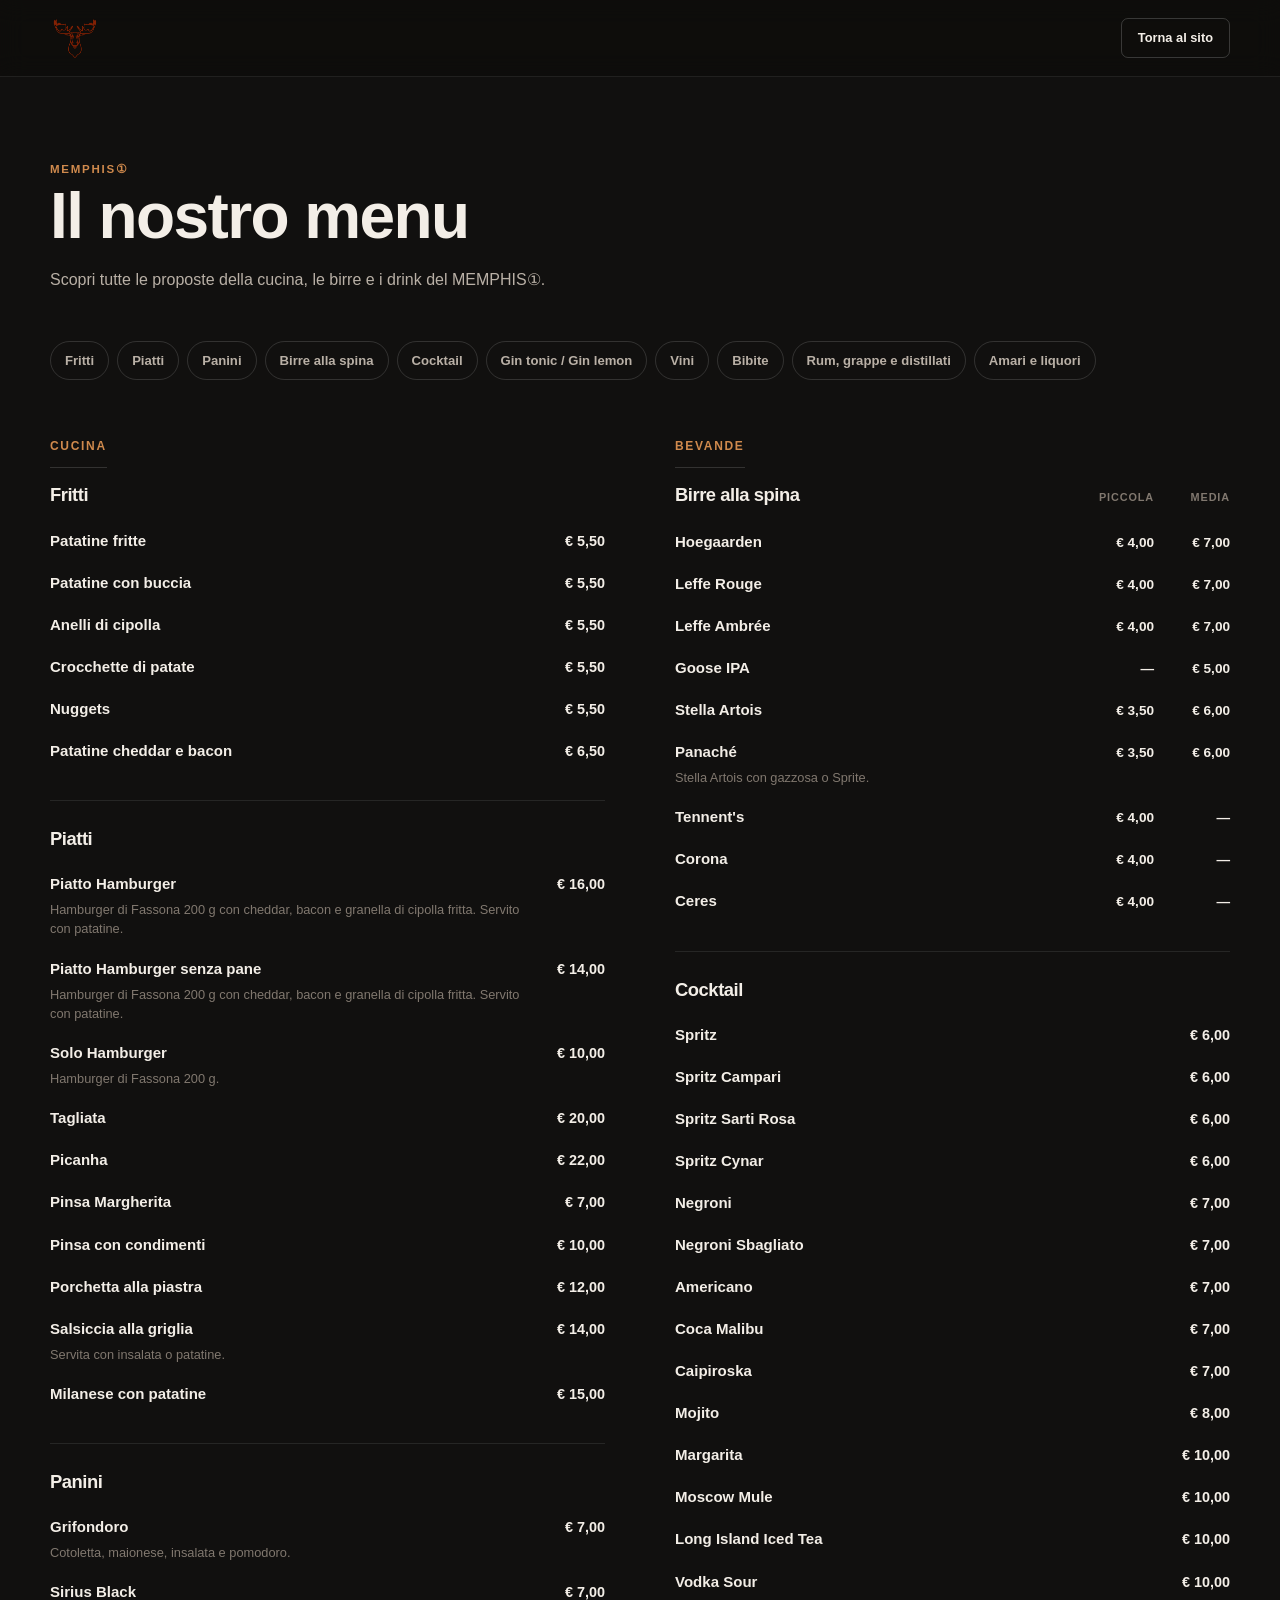
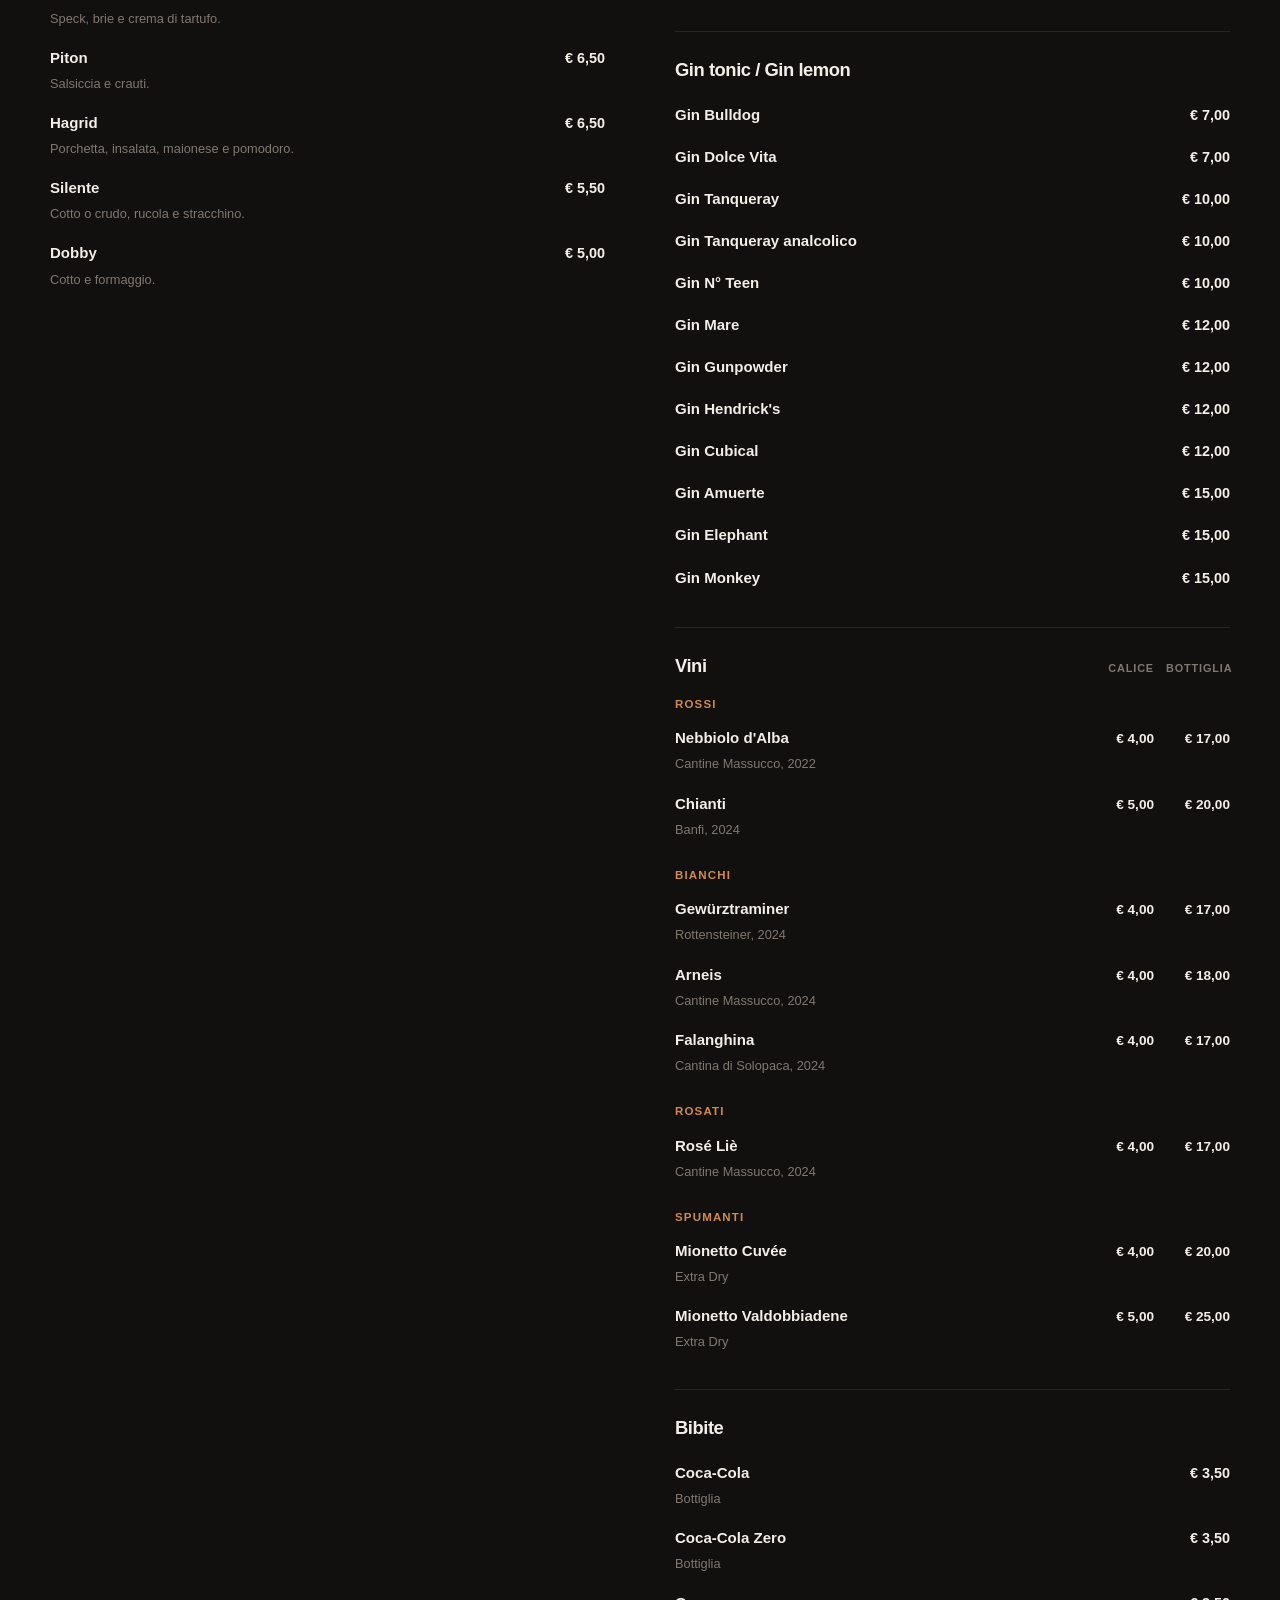
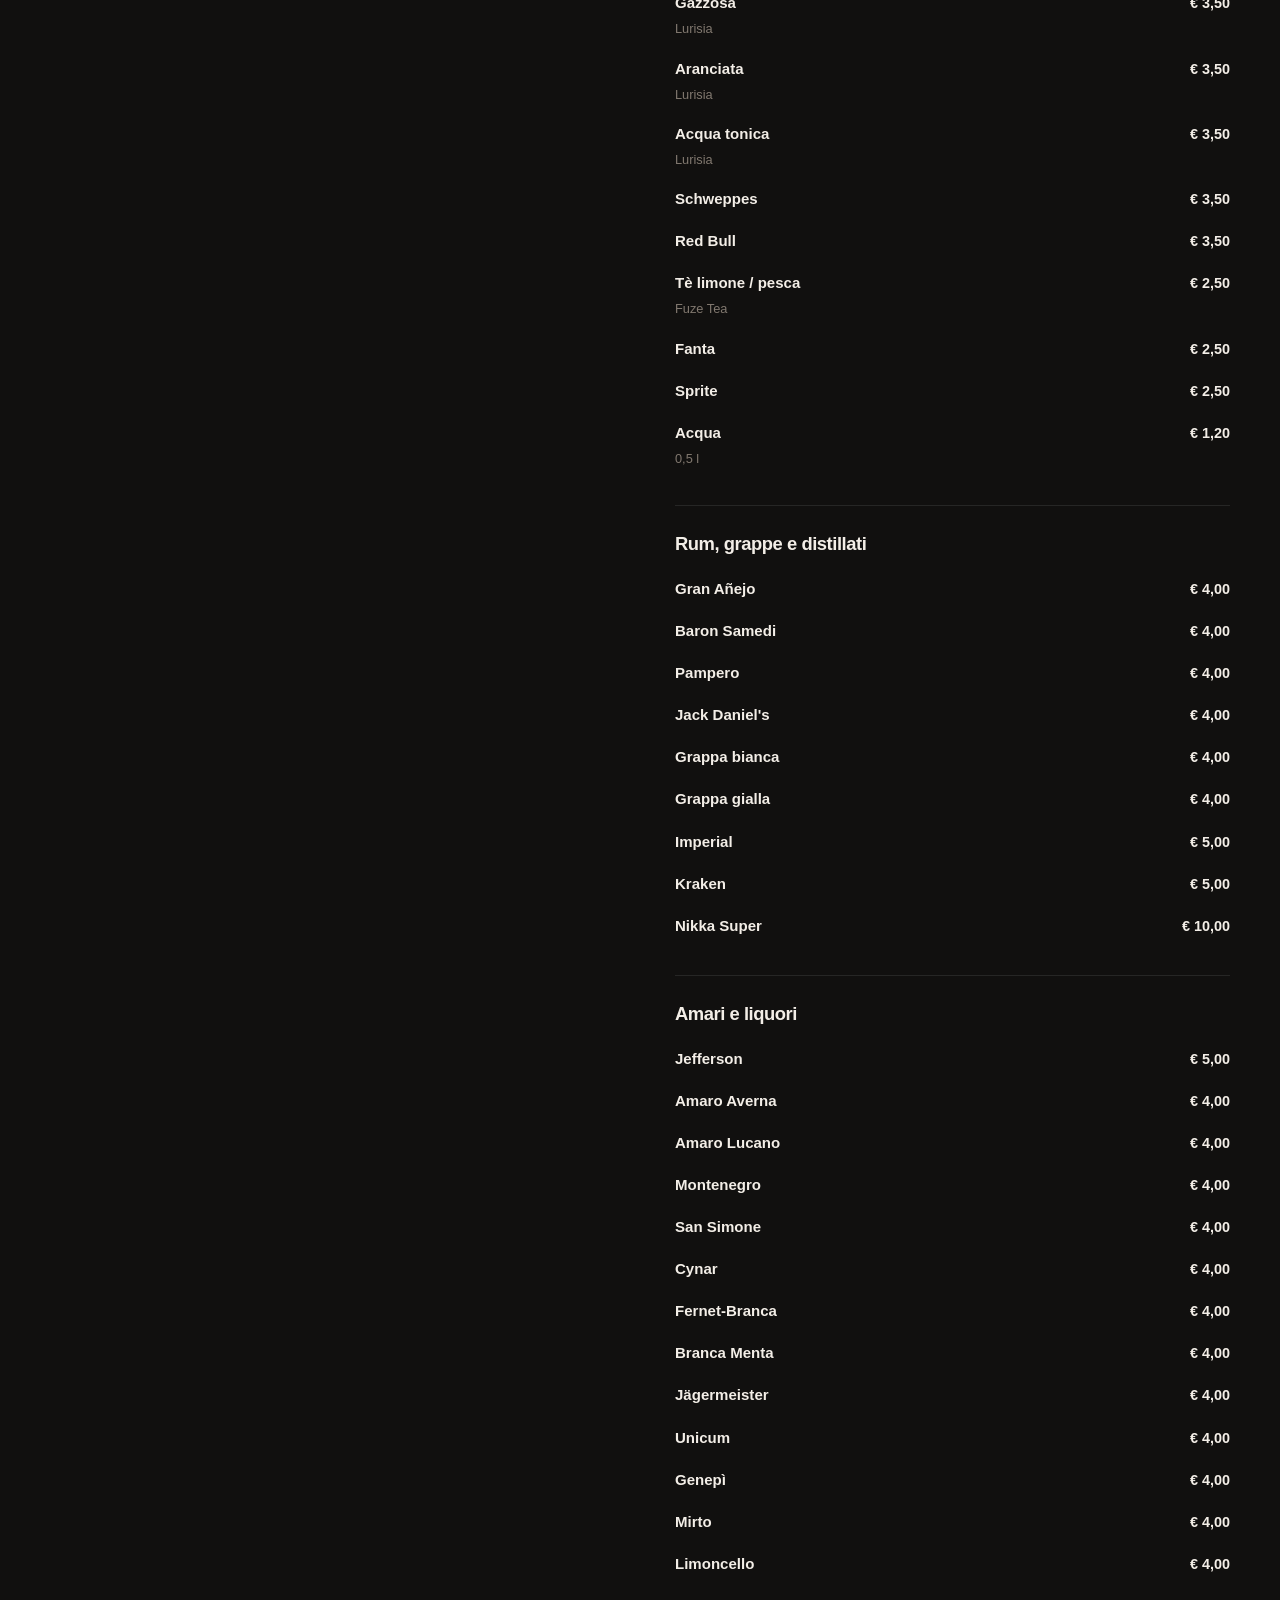
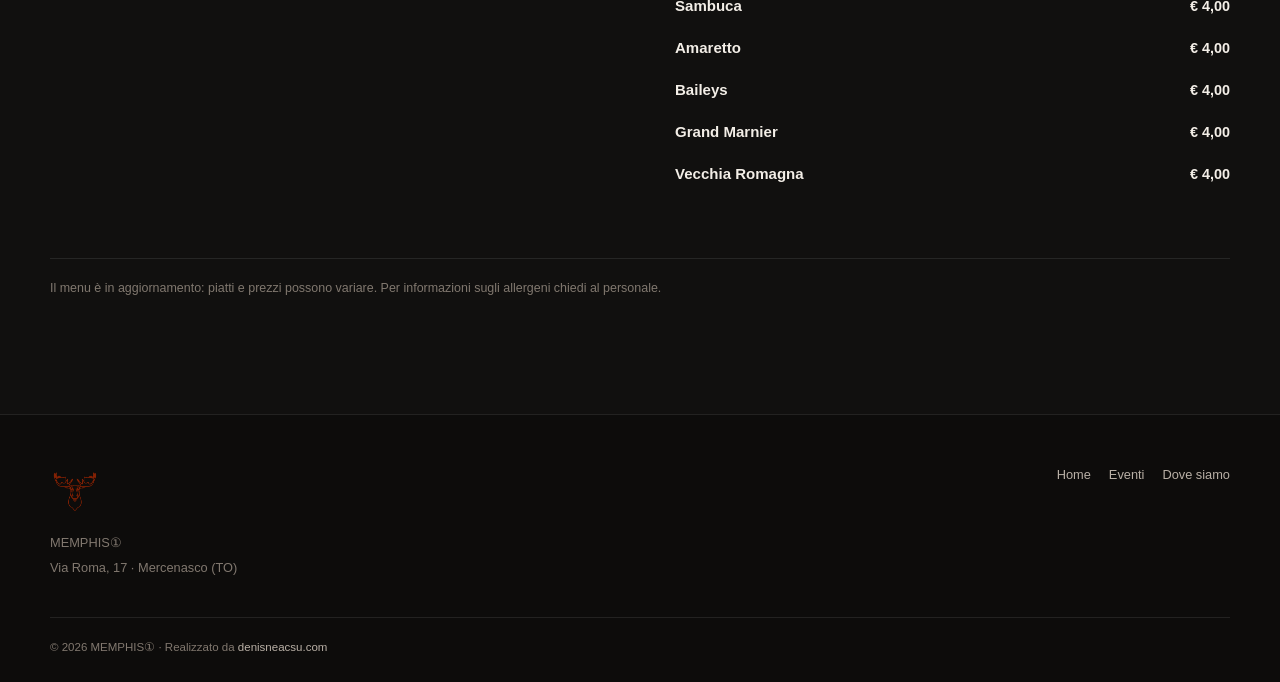
==== commit b4172619: "SEO: anteprima condivisione, favicon, scheda Google, badge orari - Open Graph con immagine 1200x630 " ====
--- a/menu.html
+++ b/menu.html
@@ -16,6 +16,25 @@
     >
 
     <title>Menu | MEMPHIS①</title>
+
+
+    <link rel="canonical" href="https://memphisristopub.it/menu.html">
+
+    <!-- Anteprima quando il link viene condiviso (WhatsApp, Facebook...) -->
+    <meta property="og:type" content="website">
+    <meta property="og:locale" content="it_IT">
+    <meta property="og:site_name" content="MEMPHIS①">
+    <meta property="og:title" content="Menu | MEMPHIS①">
+    <meta property="og:description" content="Il menu del MEMPHIS① di Mercenasco: fritti, hamburger, panini, birre alla spina, cocktail, gin e vini.">
+    <meta property="og:url" content="https://memphisristopub.it/menu.html">
+    <meta property="og:image" content="https://memphisristopub.it/images/og-image.jpg">
+    <meta property="og:image:width" content="1200">
+    <meta property="og:image:height" content="630">
+    <meta name="twitter:card" content="summary_large_image">
+
+    <link rel="icon" type="image/png" sizes="32x32" href="images/favicon-32.png">
+    <link rel="apple-touch-icon" href="images/apple-touch-icon.png">
+    <meta name="theme-color" content="#11100f">
 
     <link rel="stylesheet" href="css/style.css">
 
--- a/css/style.css
+++ b/css/style.css
@@ -461,6 +461,58 @@
 }
 
 
+/* Badge "Aperto ora / Chiuso" (js/hours.js) */
+
+.open-status {
+    display: inline-flex;
+    align-items: center;
+
+    gap: 8px;
+
+    margin-bottom: 18px;
+    padding: 6px 12px;
+
+    border: 1px solid var(--border-light);
+    border-radius: 999px;
+
+    background: rgba(10, 9, 8, 0.55);
+
+    color: var(--text);
+
+    font-size: 0.82rem;
+    font-weight: 600;
+}
+
+
+.open-status[hidden] {
+    display: none;
+}
+
+
+.open-status::before {
+    content: "";
+
+    width: 8px;
+    height: 8px;
+
+    border-radius: 50%;
+
+    background: var(--text-muted);
+}
+
+
+.open-status.is-open::before {
+    background: #5cc46a;
+
+    box-shadow: 0 0 0 3px rgba(92, 196, 106, 0.2);
+}
+
+
+.contact-box .open-status {
+    margin: 4px 0 0;
+}
+
+
 /* =========================================================
    9. NEXT EVENT
 ========================================================= */
@@ -1047,7 +1099,7 @@
 .beer-item {
     display: flex;
 
-    align-items: flex-start;
+    align-items: baseline;
     justify-content: space-between;
 
     gap: 20px;
@@ -1131,6 +1183,11 @@
 
 
 /* Pagina menu completo */
+
+.menu-page.section {
+    padding-top: calc(var(--section-space) + 40px);
+}
+
 
 .menu-page-header {
     max-width: 640px;
@@ -2061,6 +2118,112 @@
         grid-column: auto;
     }
     
+
+
+    
+}
+
+/* =========================================================
+   MENU PREVIEW
+========================================================= */
+
+.menu-preview {
+    background: var(--bg);
+}
+
+
+.menu-preview-grid {
+    display: grid;
+
+    grid-template-columns: repeat(2, minmax(0, 1fr));
+
+    gap: 60px;
+}
+
+
+.menu-preview-column {
+    min-width: 0;
+}
+
+
+.menu-preview-item {
+    display: flex;
+
+    align-items: baseline;
+
+    gap: 10px;
+
+    padding-block: 14px;
+}
+
+
+.menu-preview-item strong {
+    font-size: 1rem;
+    font-weight: 600;
+}
+
+
+/* Linea puntinata tra nome e prezzo */
+.menu-preview-item .menu-leader {
+    flex: 1 1 auto;
+
+    min-width: 24px;
+
+    border-bottom: 1px dotted var(--border-light);
+}
+
+
+.menu-preview-item span {
+    flex-shrink: 0;
+
+    color: var(--text);
+
+    font-size: 0.9rem;
+    font-weight: 700;
+}
+
+
+.menu-preview-item small {
+    display: block;
+
+    max-width: 420px;
+
+    margin-top: 4px;
+
+    color: var(--text-muted);
+
+    font-size: 0.8rem;
+
+    line-height: 1.5;
+}
+
+
+.menu-preview-note {
+    margin: 24px 0 0;
+
+    color: var(--text-muted);
+
+    font-size: 0.8rem;
+
+    text-align: center;
+}
+
+
+.menu-preview-action {
+    margin-top: 36px;
+
+    text-align: center;
+}
+
+
+
+/*
+ * Mobile: dopo le regole base dell'anteprima,
+ * altrimenti verrebbero sovrascritte.
+ */
+
+@media (max-width: 600px) {
+
     .menu-preview-grid {
         grid-template-columns: 1fr;
 
@@ -2069,7 +2232,7 @@
 
 
     .menu-preview-item {
-        padding-block: 15px;
+        padding-block: 12px;
     }
 
 
@@ -2078,93 +2241,10 @@
     }
 
 
-    
-}
-
-/* =========================================================
-   MENU PREVIEW
-========================================================= */
-
-.menu-preview {
-    background: var(--bg);
-}
-
-
-.menu-preview-grid {
-    display: grid;
-
-    grid-template-columns: repeat(2, minmax(0, 1fr));
-
-    gap: 60px;
-}
-
-
-.menu-preview-column {
-    min-width: 0;
-}
-
-
-.menu-preview-item {
-    display: flex;
-
-    align-items: flex-start;
-    justify-content: space-between;
-
-    gap: 20px;
-
-    padding-block: 18px;
-
-    border-bottom: 1px solid var(--border);
-}
-
-
-.menu-preview-item strong {
-    display: block;
-
-    font-size: 0.95rem;
-}
-
-
-.menu-preview-item span {
-    flex-shrink: 0;
-
-    color: var(--text);
-
-    font-size: 0.9rem;
-    font-weight: 700;
-}
-
-
-.menu-preview-item small {
-    display: block;
-
-    max-width: 420px;
-
-    margin-top: 4px;
-
-    color: var(--text-muted);
-
-    font-size: 0.8rem;
-
-    line-height: 1.5;
-}
-
-
-.menu-preview-note {
-    margin: 24px 0 0;
-
-    color: var(--text-muted);
-
-    font-size: 0.8rem;
-
-    text-align: center;
-}
-
-
-.menu-preview-action {
-    margin-top: 36px;
-
-    text-align: center;
+    .menu-page.section {
+        padding-top: 110px;
+    }
+
 }
 
 
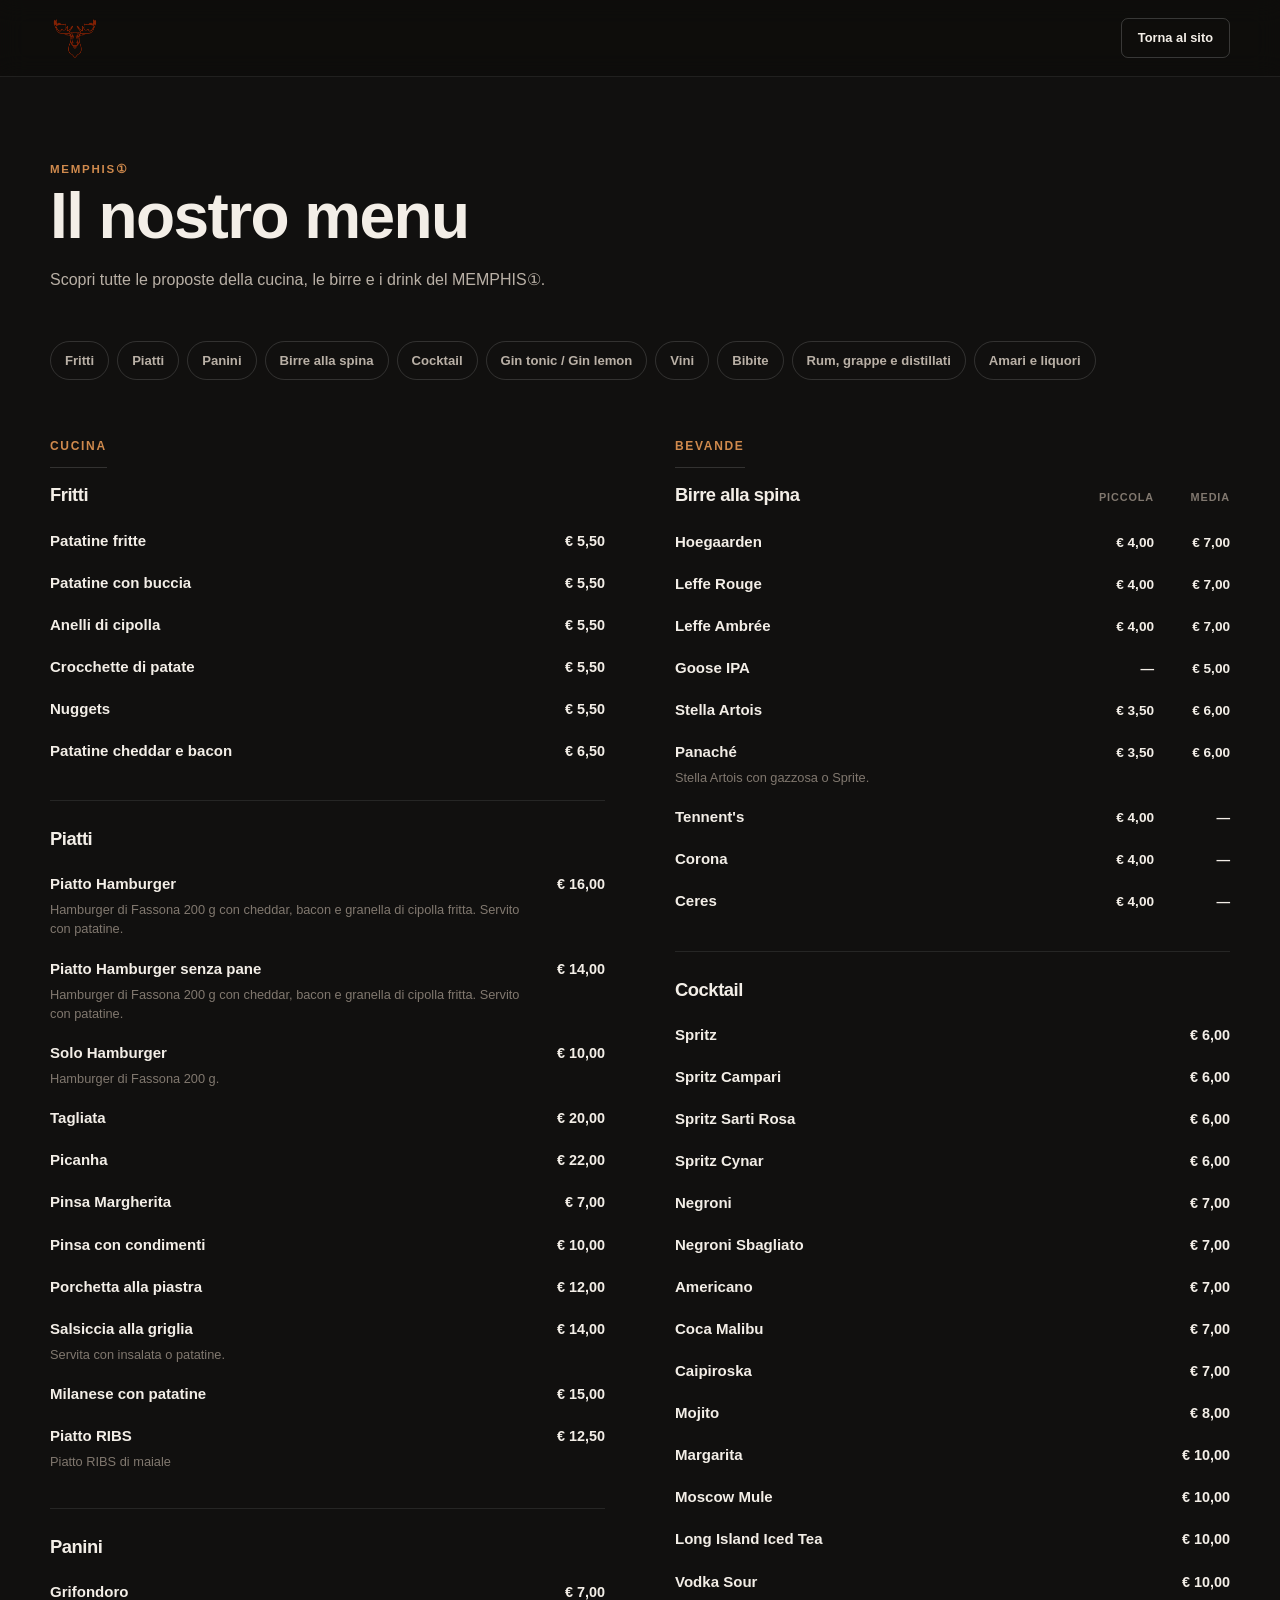
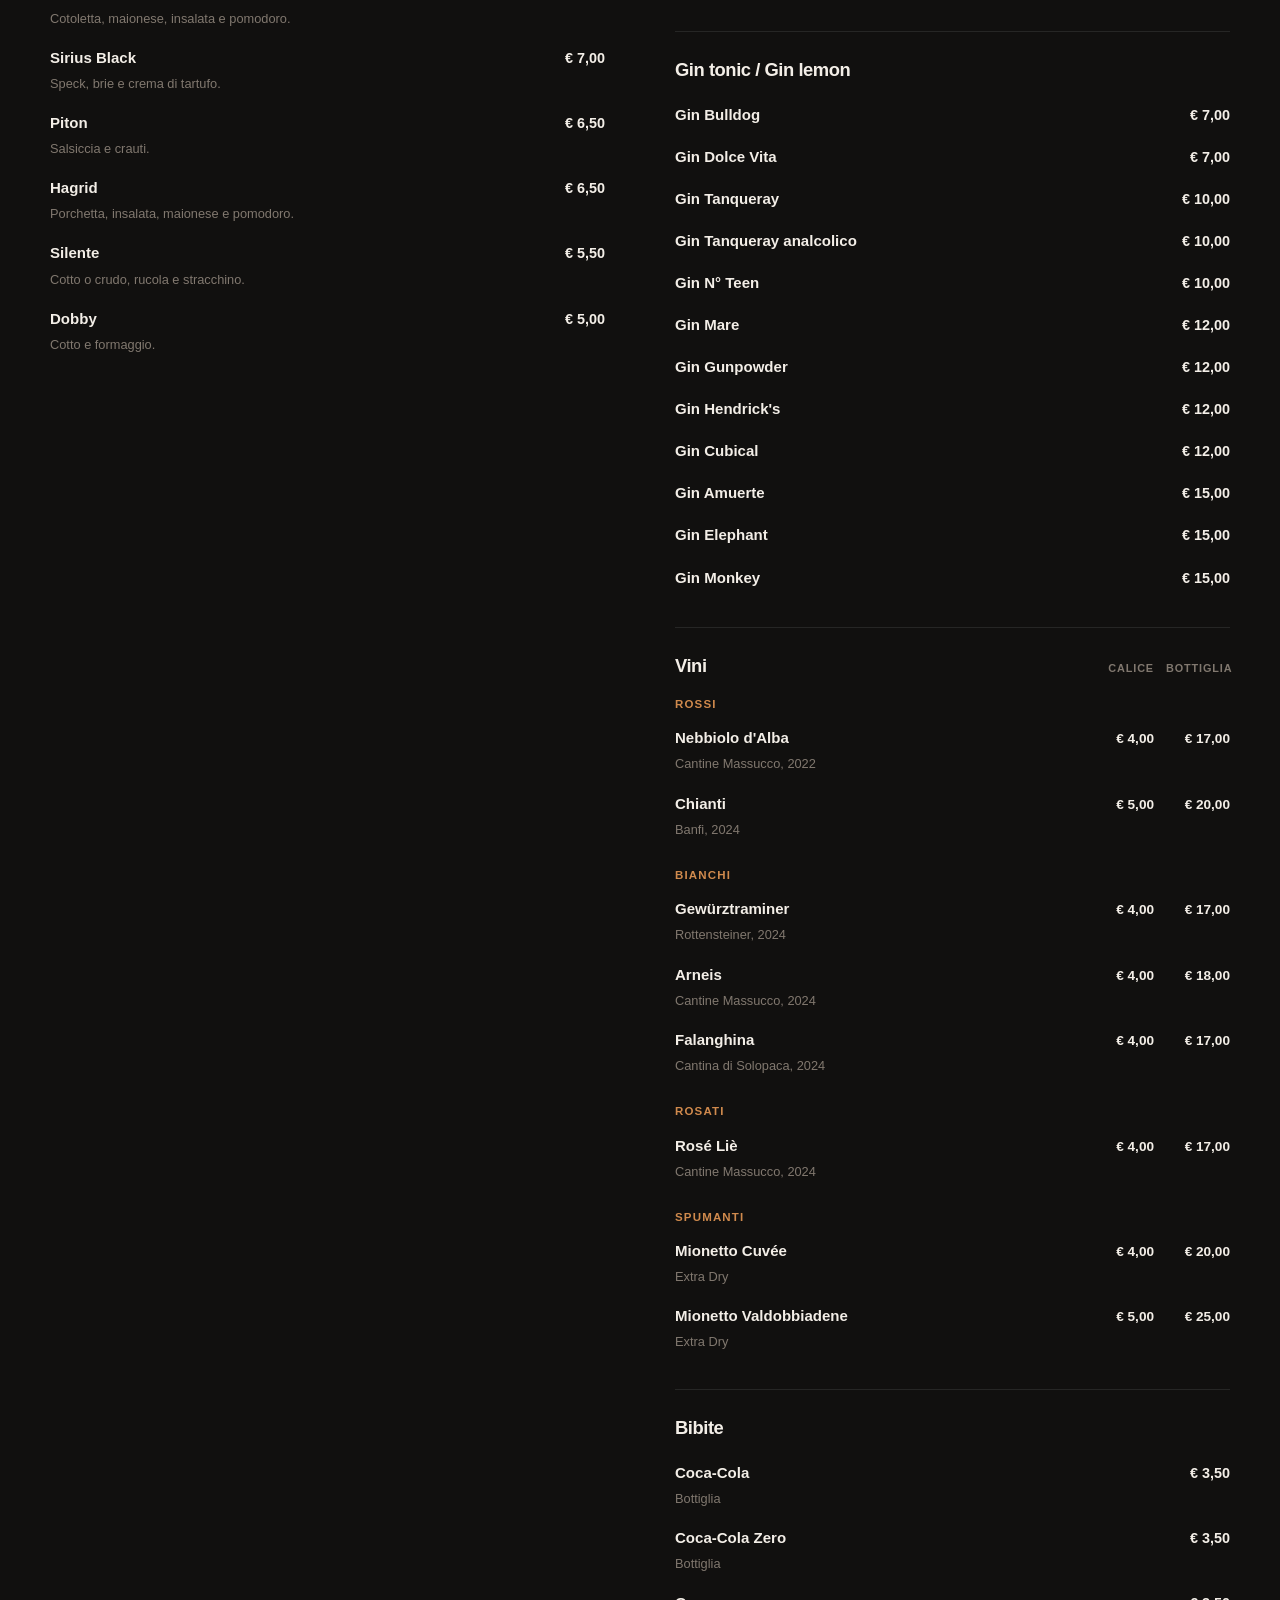
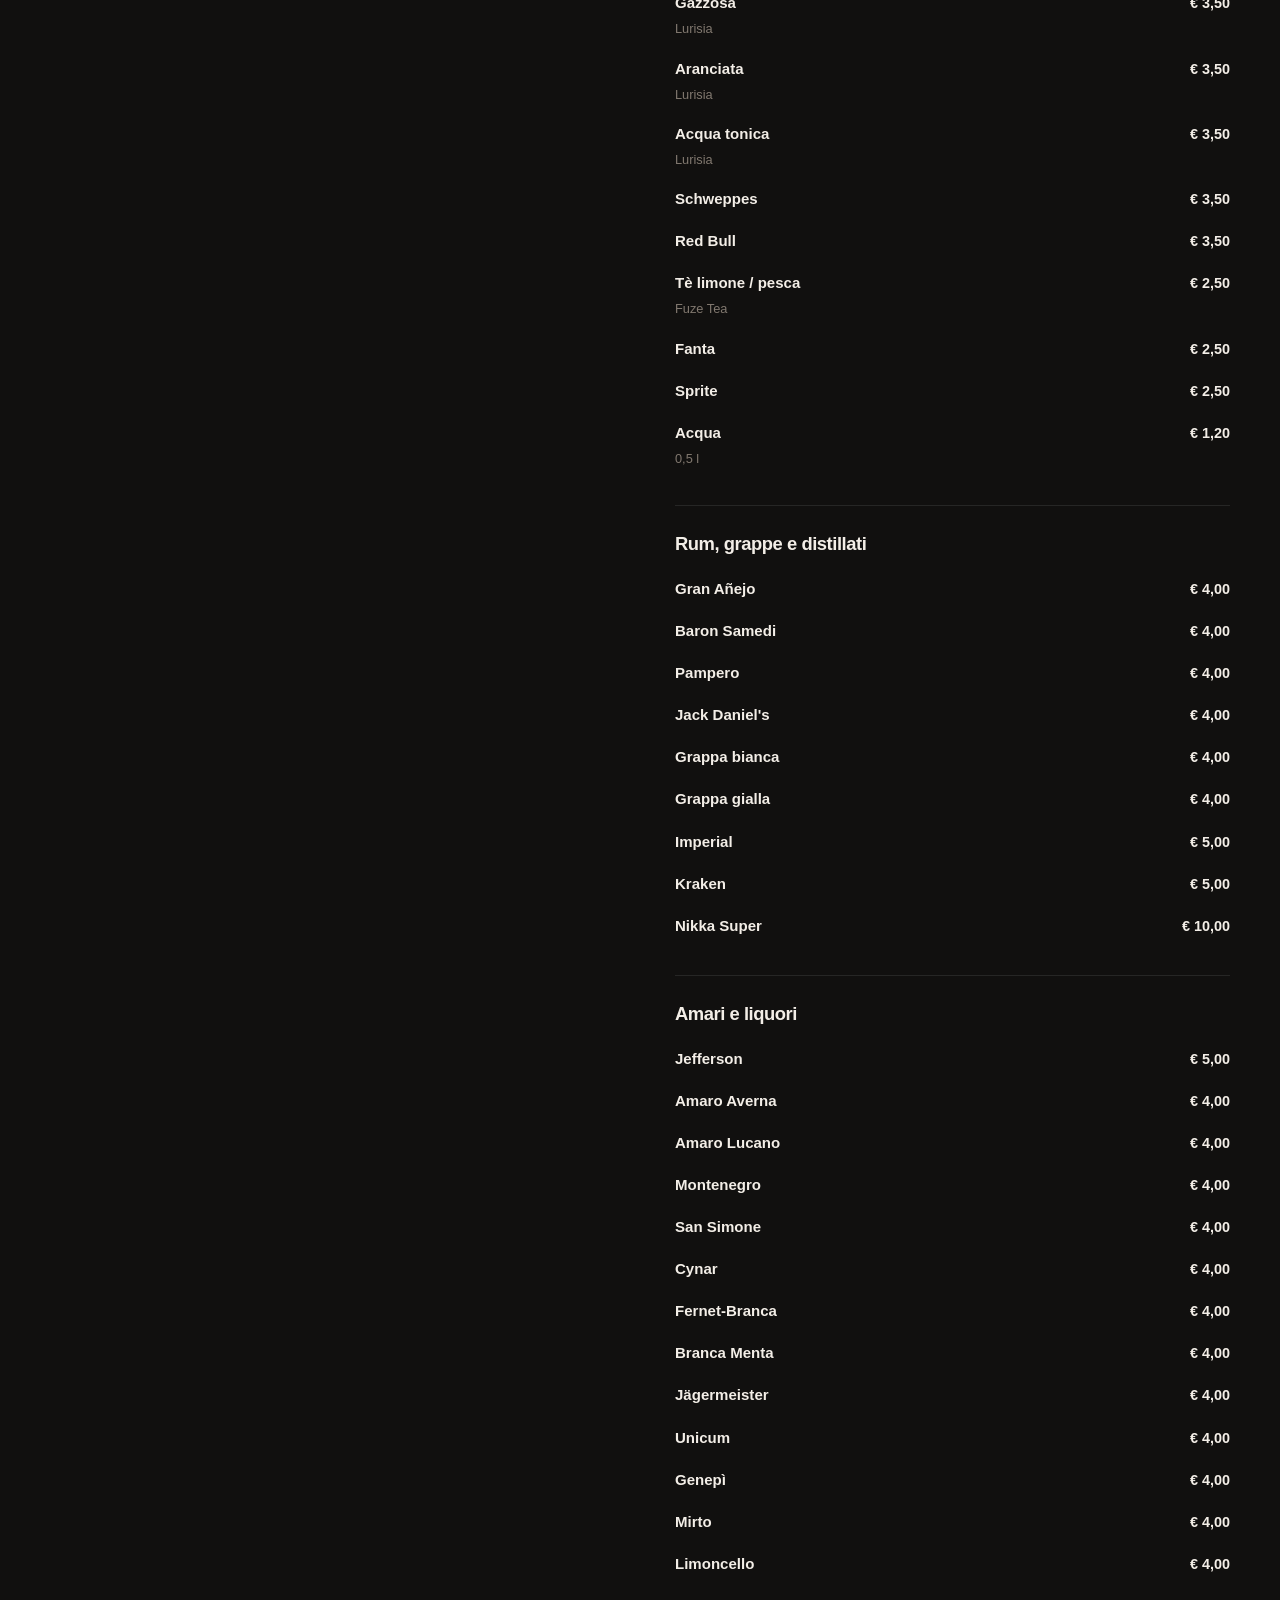
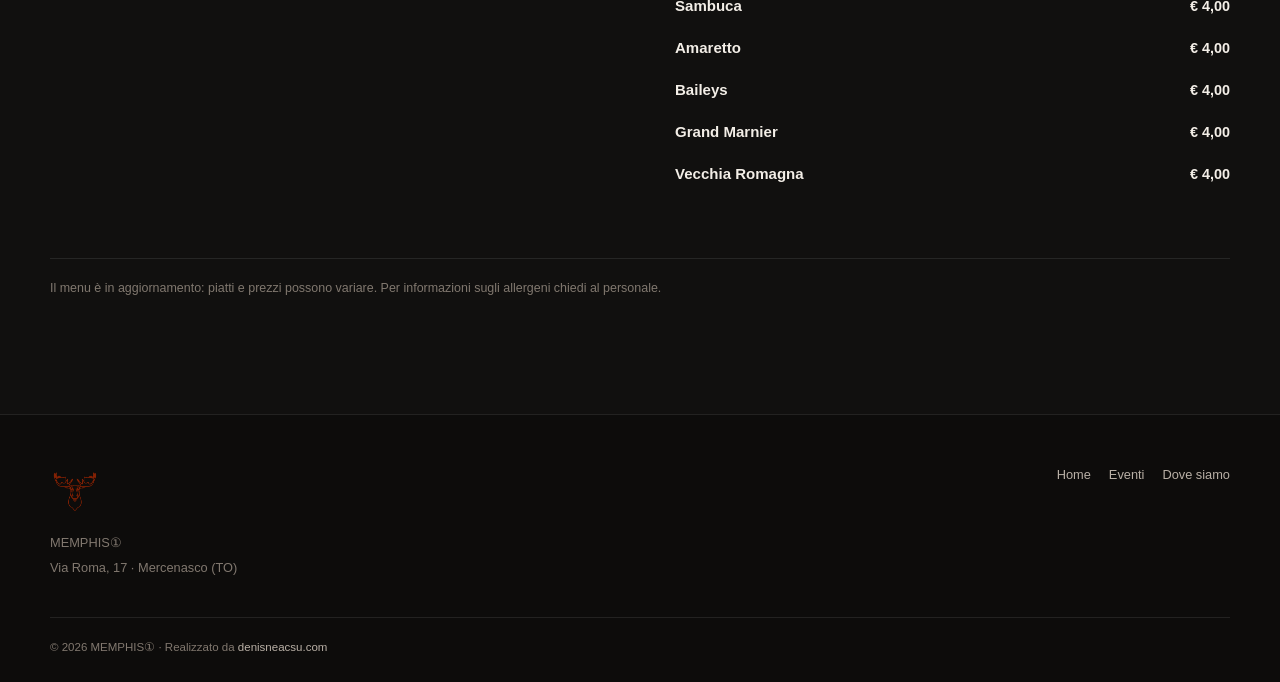
==== commit 1ef0d92b: "Anteprima di condivisione con il logo" ====
--- a/menu.html
+++ b/menu.html
@@ -27,7 +27,7 @@
     <meta property="og:title" content="Menu | MEMPHIS①">
     <meta property="og:description" content="Il menu del MEMPHIS① di Mercenasco: fritti, hamburger, panini, birre alla spina, cocktail, gin e vini.">
     <meta property="og:url" content="https://memphisristopub.it/menu.html">
-    <meta property="og:image" content="https://memphisristopub.it/images/og-image.jpg">
+    <meta property="og:image" content="https://memphisristopub.it/images/og-logo.jpg">
     <meta property="og:image:width" content="1200">
     <meta property="og:image:height" content="630">
     <meta name="twitter:card" content="summary_large_image">
@@ -165,6 +165,7 @@
 </footer>
 
 <script src="js/menu.js"></script>
+<script src="js/notice.js"></script>
 
 </body>
 
--- a/css/style.css
+++ b/css/style.css
@@ -513,6 +513,75 @@
 }
 
 
+/* Pulsante navigazione mobile (js/nav.js) */
+
+.nav-toggle {
+    display: none;
+}
+
+
+/* Avviso in fondo allo schermo (js/notice.js, notice.json) */
+
+.site-notice {
+    position: fixed;
+    left: 16px;
+    right: 16px;
+    bottom: 16px;
+
+    z-index: 50;
+
+    display: flex;
+    align-items: center;
+
+    gap: 12px;
+
+    max-width: 720px;
+
+    margin-inline: auto;
+    padding: 12px 12px 12px 18px;
+
+    border-radius: var(--radius);
+
+    background: var(--accent);
+
+    box-shadow: 0 10px 30px rgba(0, 0, 0, 0.45);
+}
+
+
+.site-notice p {
+    flex: 1;
+
+    margin: 0;
+
+    color: var(--white);
+
+    font-size: 0.92rem;
+    font-weight: 600;
+
+    line-height: 1.4;
+}
+
+
+.site-notice button {
+    flex-shrink: 0;
+
+    width: 34px;
+    height: 34px;
+
+    border: 0;
+    border-radius: 50%;
+
+    background: rgba(0, 0, 0, 0.18);
+
+    color: var(--white);
+
+    font-size: 1.3rem;
+    line-height: 1;
+
+    cursor: pointer;
+}
+
+
 /* =========================================================
    9. NEXT EVENT
 ========================================================= */
@@ -682,6 +751,39 @@
     margin: 0;
 
     font-size: 1.1rem;
+}
+
+
+/* In programma: altri eventi futuri (sotto il prossimo evento) */
+
+.upcoming {
+    margin-top: 48px;
+}
+
+
+.upcoming[hidden] {
+    display: none;
+}
+
+
+.upcoming-title {
+    margin-bottom: 18px;
+
+    font-size: 1.4rem;
+}
+
+
+.upcoming-date {
+    display: block;
+
+    margin-bottom: 2px;
+
+    color: var(--accent-light);
+
+    font-size: 0.75rem;
+    font-weight: 700;
+
+    letter-spacing: 0.06em;
 }
 
 
@@ -1683,8 +1785,109 @@
 
 @media (max-width: 900px) {
 
+    /*
+     * Navigazione mobile: i link diventano un pannello
+     * sotto l'header, aperto dal pulsante a tre linee.
+     */
+
+    .nav-toggle {
+        display: inline-flex;
+        flex-direction: column;
+        align-items: center;
+        justify-content: center;
+
+        gap: 5px;
+
+        width: 44px;
+        height: 40px;
+
+        padding: 0;
+
+        border: 1px solid rgba(255, 255, 255, 0.18);
+        border-radius: 7px;
+
+        background: transparent;
+
+        cursor: pointer;
+    }
+
+
+    .nav-toggle span {
+        display: block;
+
+        width: 18px;
+        height: 2px;
+
+        border-radius: 2px;
+
+        background: var(--text);
+
+        transition:
+            transform var(--transition),
+            opacity var(--transition);
+    }
+
+
+    .site-header.nav-open .nav-toggle span:nth-child(1) {
+        transform: translateY(7px) rotate(45deg);
+    }
+
+
+    .site-header.nav-open .nav-toggle span:nth-child(2) {
+        opacity: 0;
+    }
+
+
+    .site-header.nav-open .nav-toggle span:nth-child(3) {
+        transform: translateY(-7px) rotate(-45deg);
+    }
+
+
     .desktop-nav {
+        position: absolute;
+        top: 100%;
+        left: 0;
+        right: 0;
+
         display: none;
+
+        flex-direction: column;
+        align-items: stretch;
+
+        gap: 0;
+
+        margin: 0;
+        padding: 8px 20px 18px;
+
+        border-bottom: 1px solid var(--border);
+
+        background: rgba(10, 9, 8, 0.97);
+    }
+
+
+    .site-header.nav-open .desktop-nav {
+        display: flex;
+    }
+
+
+    .desktop-nav a {
+        padding: 14px 0;
+
+        border-bottom: 1px solid var(--border);
+
+        color: var(--text);
+
+        font-size: 1.05rem;
+    }
+
+
+    .desktop-nav a:last-child {
+        border-bottom: 0;
+    }
+
+
+    .header-inner {
+        gap: 10px;
     }
 
 
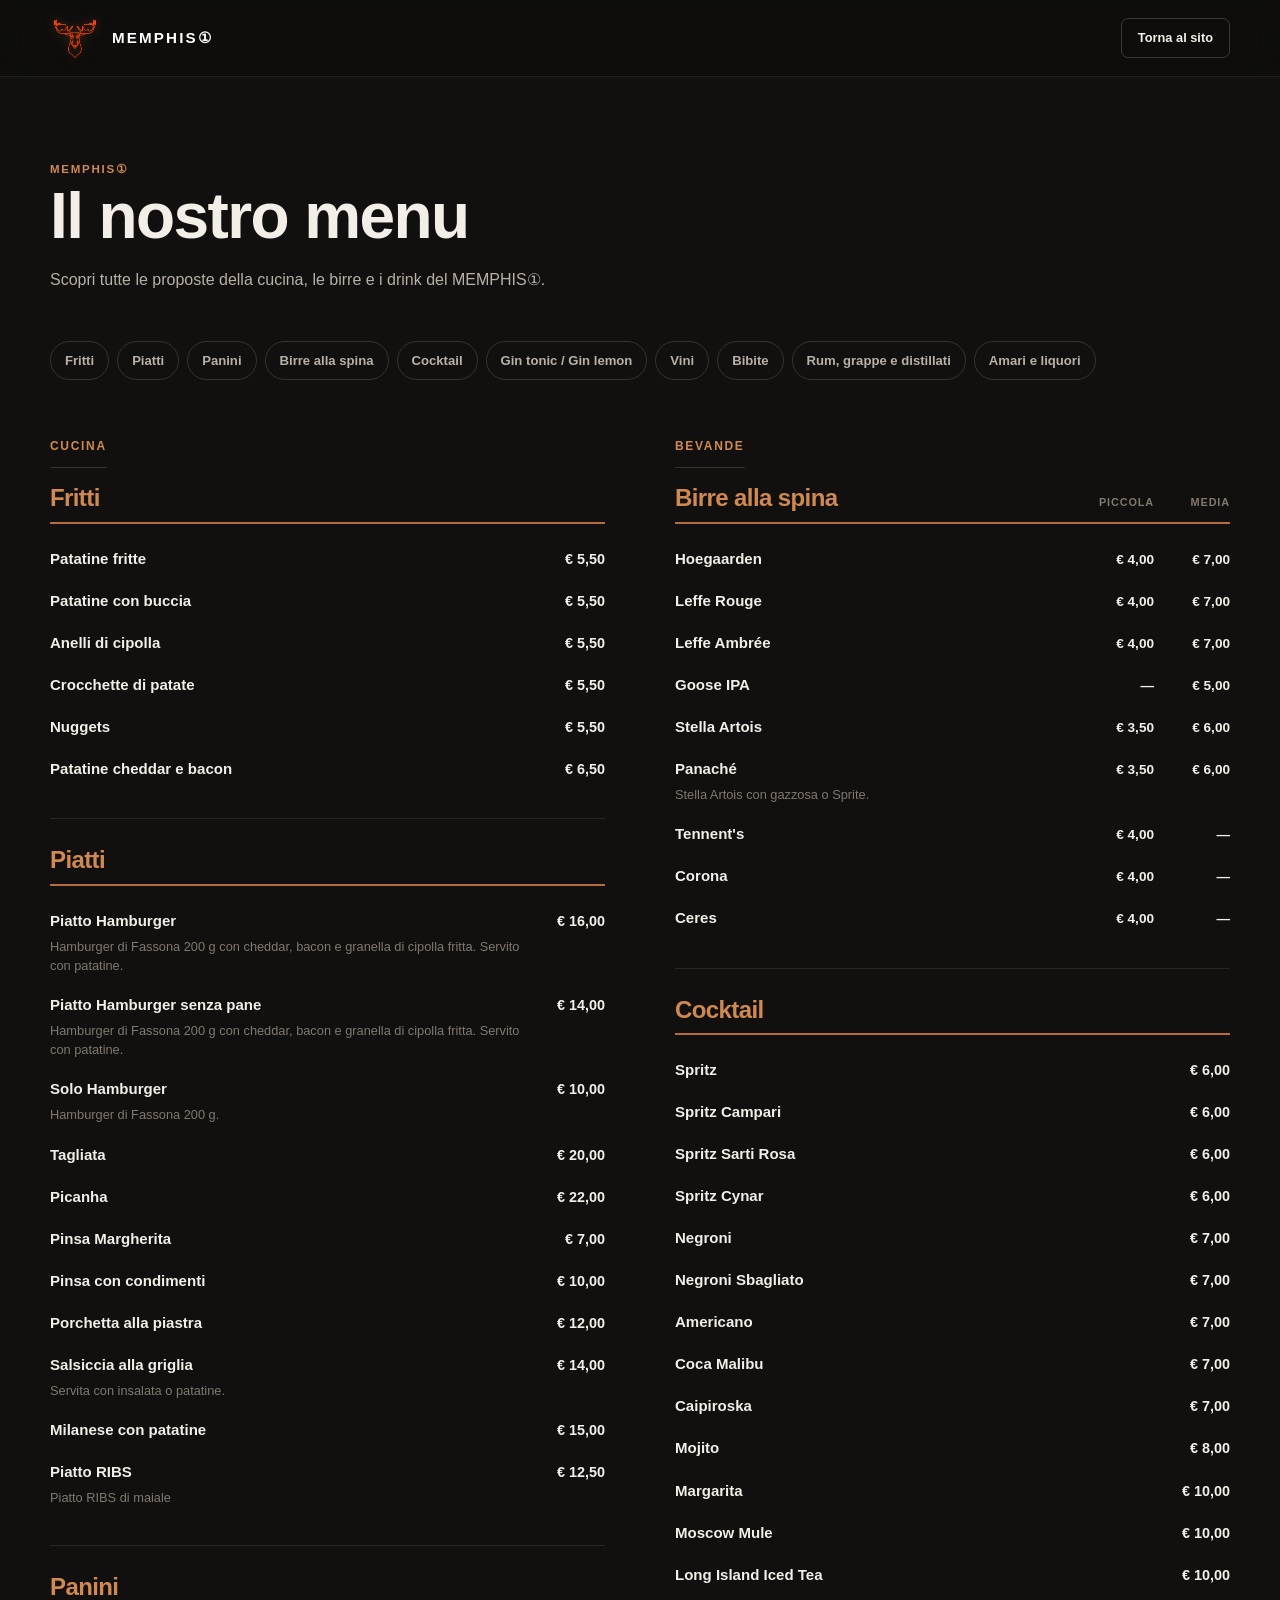
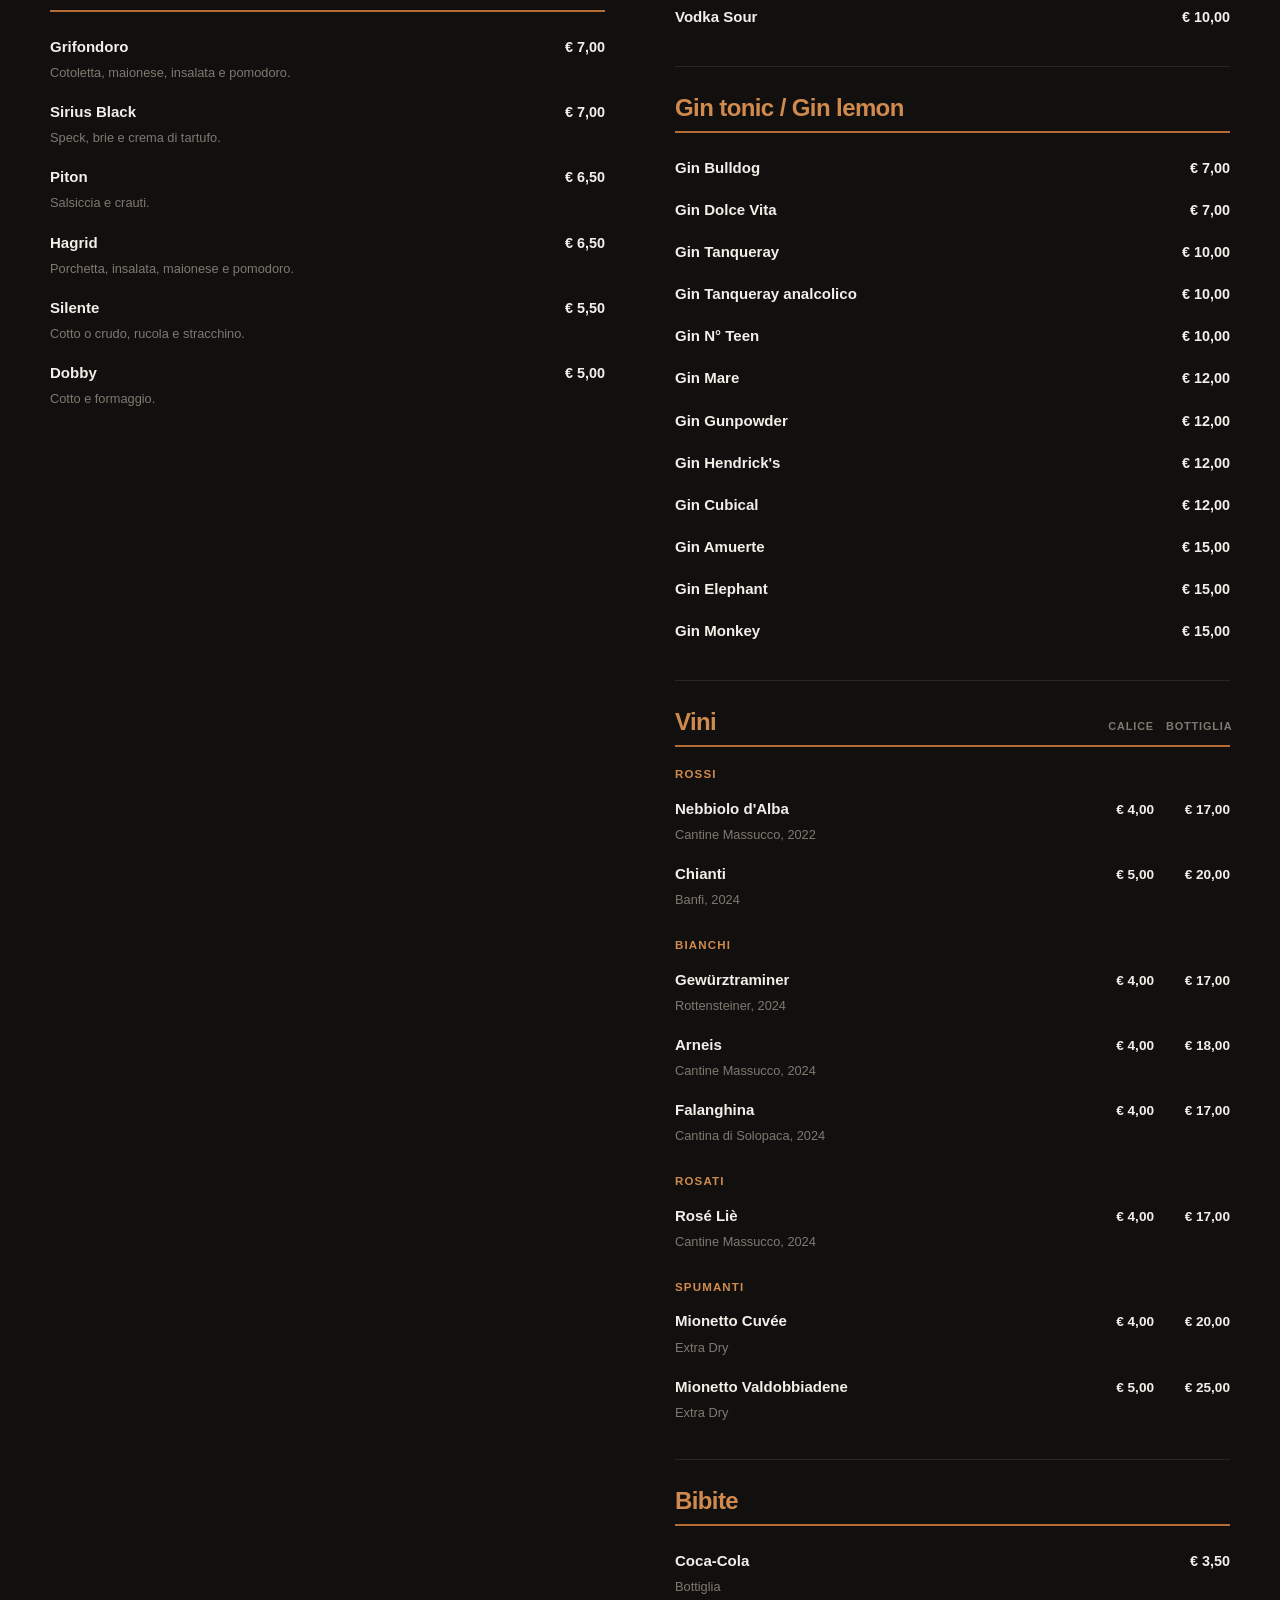
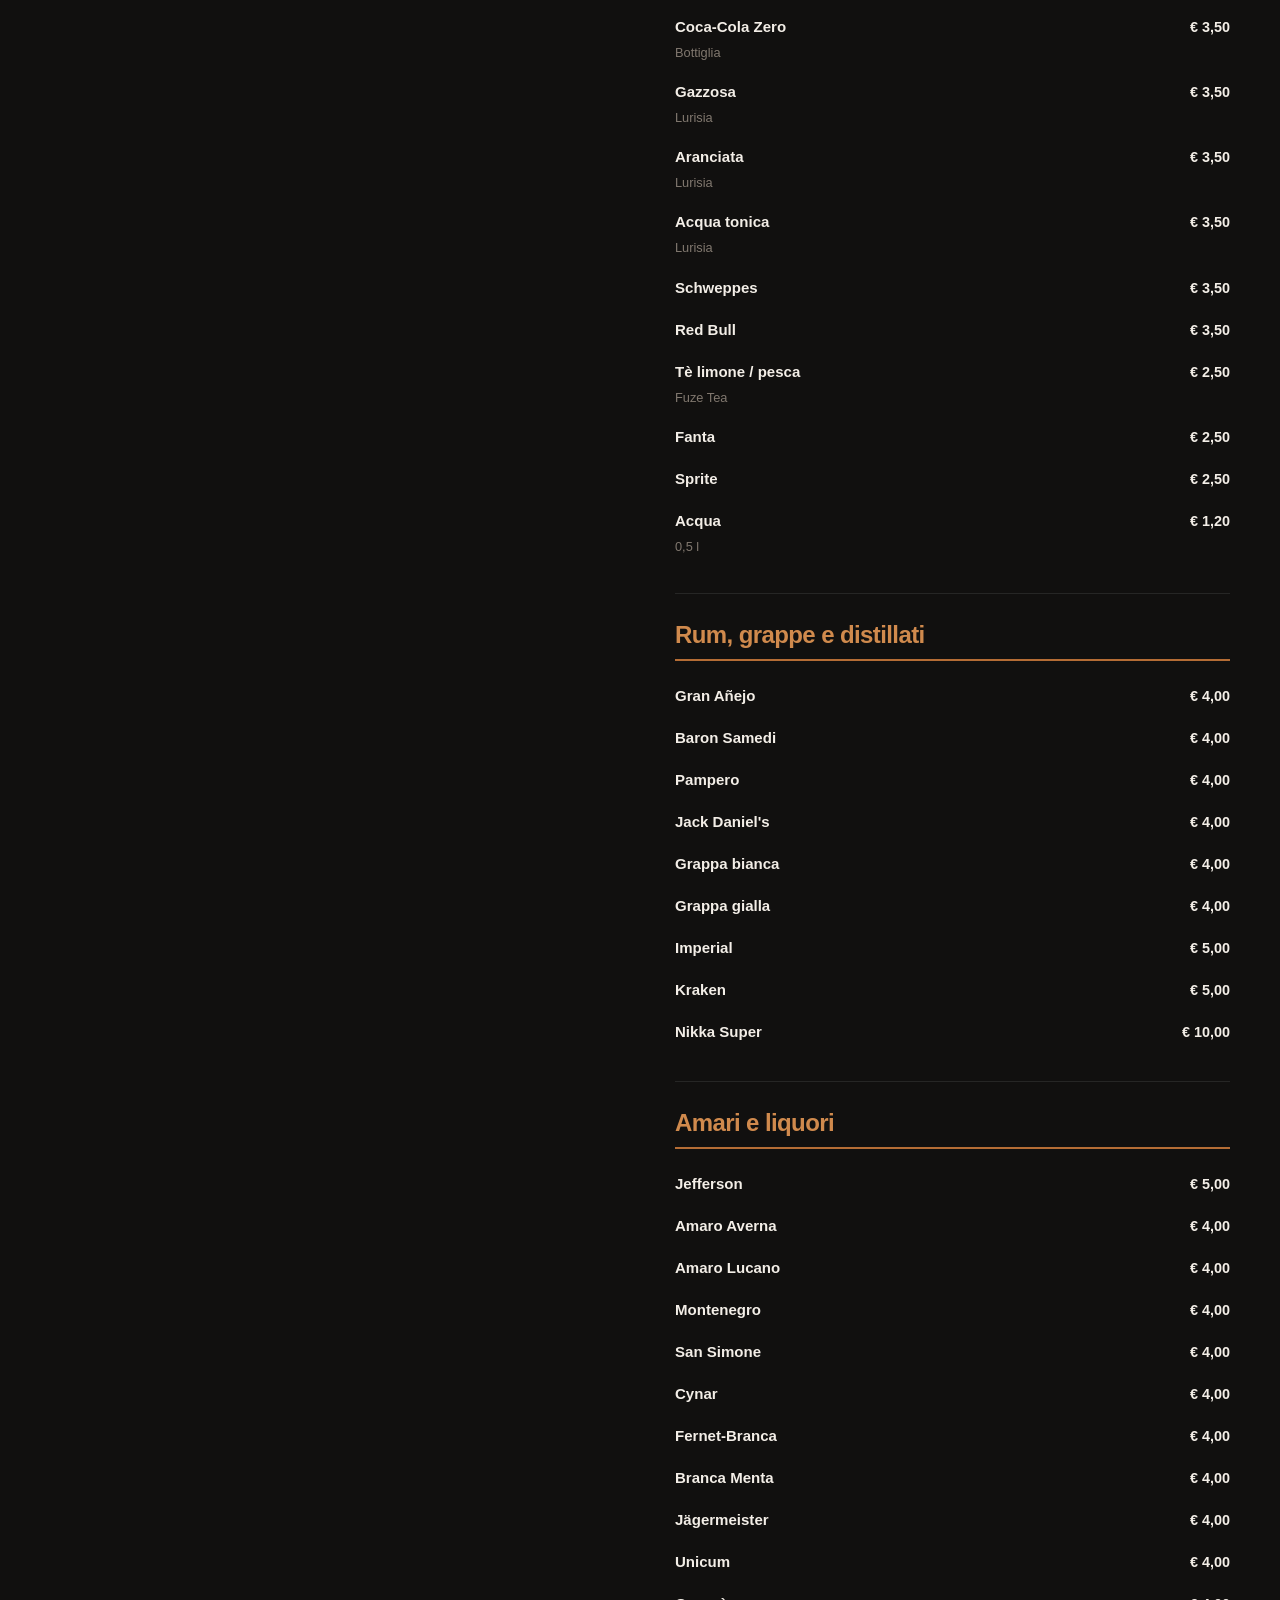
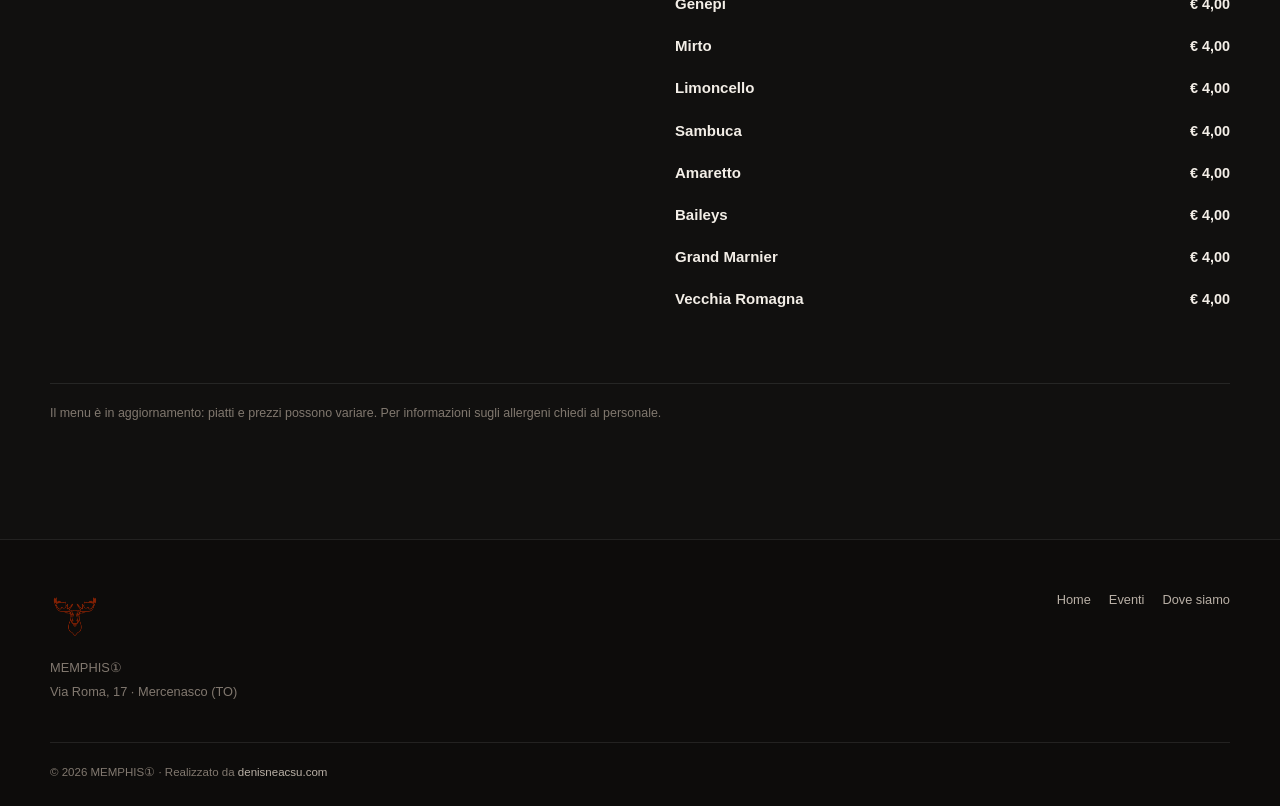
==== commit 484e63e4: "Logo più visibile con il nome accanto; categorie del menu in evidenza - logo schiarito con alone leg" ====
--- a/menu.html
+++ b/menu.html
@@ -52,6 +52,8 @@
                 src="images/logo.png"
                 alt="MEMPHIS①"
             >
+
+                <span class="logo-name">MEMPHIS①</span>
         </a>
 
         <a
--- a/css/style.css
+++ b/css/style.css
@@ -271,15 +271,33 @@
     display: flex;
     align-items: center;
 
+    gap: 10px;
+
     flex-shrink: 0;
 }
 
 
+/* Il logo originale è rosso scuro a linee sottili: lo schiarisco sul fondo scuro */
 .logo img {
     width: 52px;
     height: 52px;
 
     object-fit: contain;
+
+    filter:
+        brightness(2.1)
+        saturate(1.1)
+        drop-shadow(0 0 6px rgba(208, 138, 77, 0.45));
+}
+
+
+.logo-name {
+    color: var(--white);
+
+    font-size: 0.95rem;
+    font-weight: 800;
+
+    letter-spacing: 0.14em;
 }
 
 
@@ -385,6 +403,21 @@
 }
 
 
+/* Nome del locale nell'hero: più grande e leggibile sopra la foto */
+.hero .eyebrow {
+    margin-bottom: 16px;
+
+    color: var(--white);
+
+    font-size: clamp(0.9rem, 2.4vw, 1.05rem);
+    font-weight: 800;
+
+    letter-spacing: 0.2em;
+
+    text-shadow: 0 2px 12px rgba(0, 0, 0, 0.85);
+}
+
+
 .hero h1 {
     max-width: 760px;
 
@@ -610,15 +643,16 @@
 .event-poster {
     min-height: 480px;
 
-    background: #0c0b0a;
-}
-
-
+    background: #000;
+}
+
+
+/* Locandina sempre intera: lo spazio che avanza resta nero */
 .event-poster img {
     width: 100%;
     height: 100%;
 
-    object-fit: cover;
+    object-fit: contain;
 }
 
 
@@ -716,16 +750,24 @@
 }
 
 
+/*
+ * Riquadri delle locandine tutti uguali (3:4), qualunque sia
+ * il formato: la locandina resta intera, il resto è nero.
+ */
 .promo-image {
     display: block;
 
-    background: #0c0b0a;
+    aspect-ratio: 3 / 4;
+
+    background: #000;
 }
 
 
 .promo-image img {
     width: 100%;
-    height: auto;
+    height: 100%;
+
+    object-fit: contain;
 
     transition: opacity var(--transition);
 }
@@ -859,6 +901,31 @@
 
     font-size: 0.9rem;
 }
+
+
+/* Foto sotto "Il locale" */
+
+.locale-gallery {
+    display: grid;
+
+    grid-template-columns: repeat(2, minmax(0, 1fr));
+
+    gap: 16px;
+
+    margin-top: 24px;
+}
+
+
+.locale-gallery img {
+    width: 100%;
+
+    aspect-ratio: 4 / 3;
+
+    border-radius: var(--radius);
+
+    object-fit: cover;
+}
+
 
 
 /* =========================================================
@@ -1374,8 +1441,19 @@
 }
 
 
+.menu-category-head {
+    padding-bottom: 10px;
+
+    border-bottom: 2px solid var(--accent);
+}
+
+
 .menu-category-head h3 {
     margin-bottom: 0;
+
+    color: var(--accent-light);
+
+    font-size: 1.5rem;
 }
 
 
@@ -1674,6 +1752,37 @@
 
     min-height: 400px;
 }
+
+
+/* Pulsanti contatti e social */
+
+.contact-actions {
+    display: flex;
+    flex-wrap: wrap;
+
+    gap: 8px;
+}
+
+
+.contact-actions a {
+    padding: 8px 14px;
+
+    border: 1px solid var(--border-light);
+    border-radius: 999px;
+
+    color: var(--text);
+
+    font-size: 0.85rem;
+    font-weight: 600;
+
+    transition: border-color var(--transition);
+}
+
+
+.contact-actions a:hover {
+    border-color: var(--accent);
+}
+
 
 
 /* =========================================================
@@ -2273,7 +2382,15 @@
 
     .menu-columns-head span,
     .beer-prices span {
-        width: 56px;
+        width: 62px;
+    }
+
+
+    /* "BOTTIGLIA" deve stare nella colonna */
+    .menu-columns-head span {
+        font-size: 0.6rem;
+
+        letter-spacing: 0.02em;
     }
 
 
@@ -2539,13 +2656,14 @@
     width: 100%;
     aspect-ratio: 3 / 4;
     overflow: hidden;
+    background: #000;
 }
 
 .past-event-image img {
     display: block;
     width: 100%;
     height: 100%;
-    object-fit: cover;
+    object-fit: contain;
 }
 
 .past-event-content {
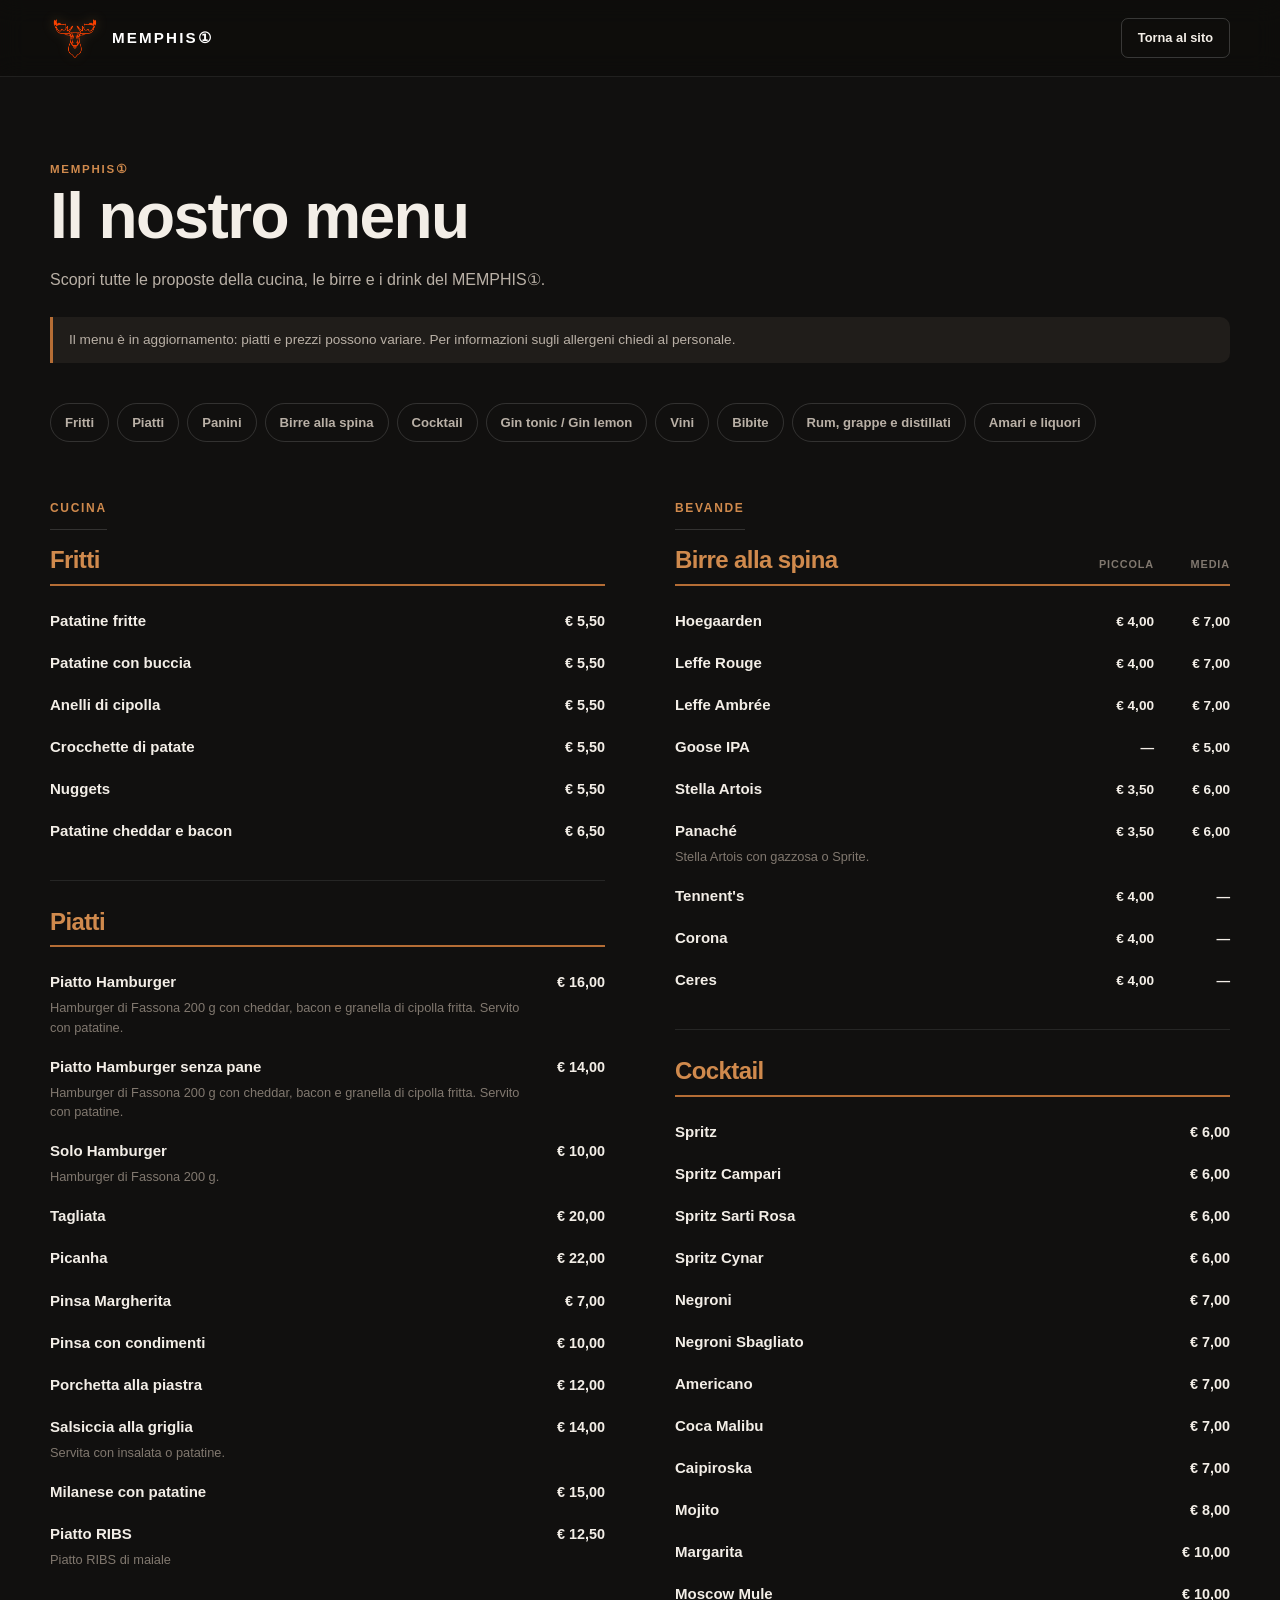
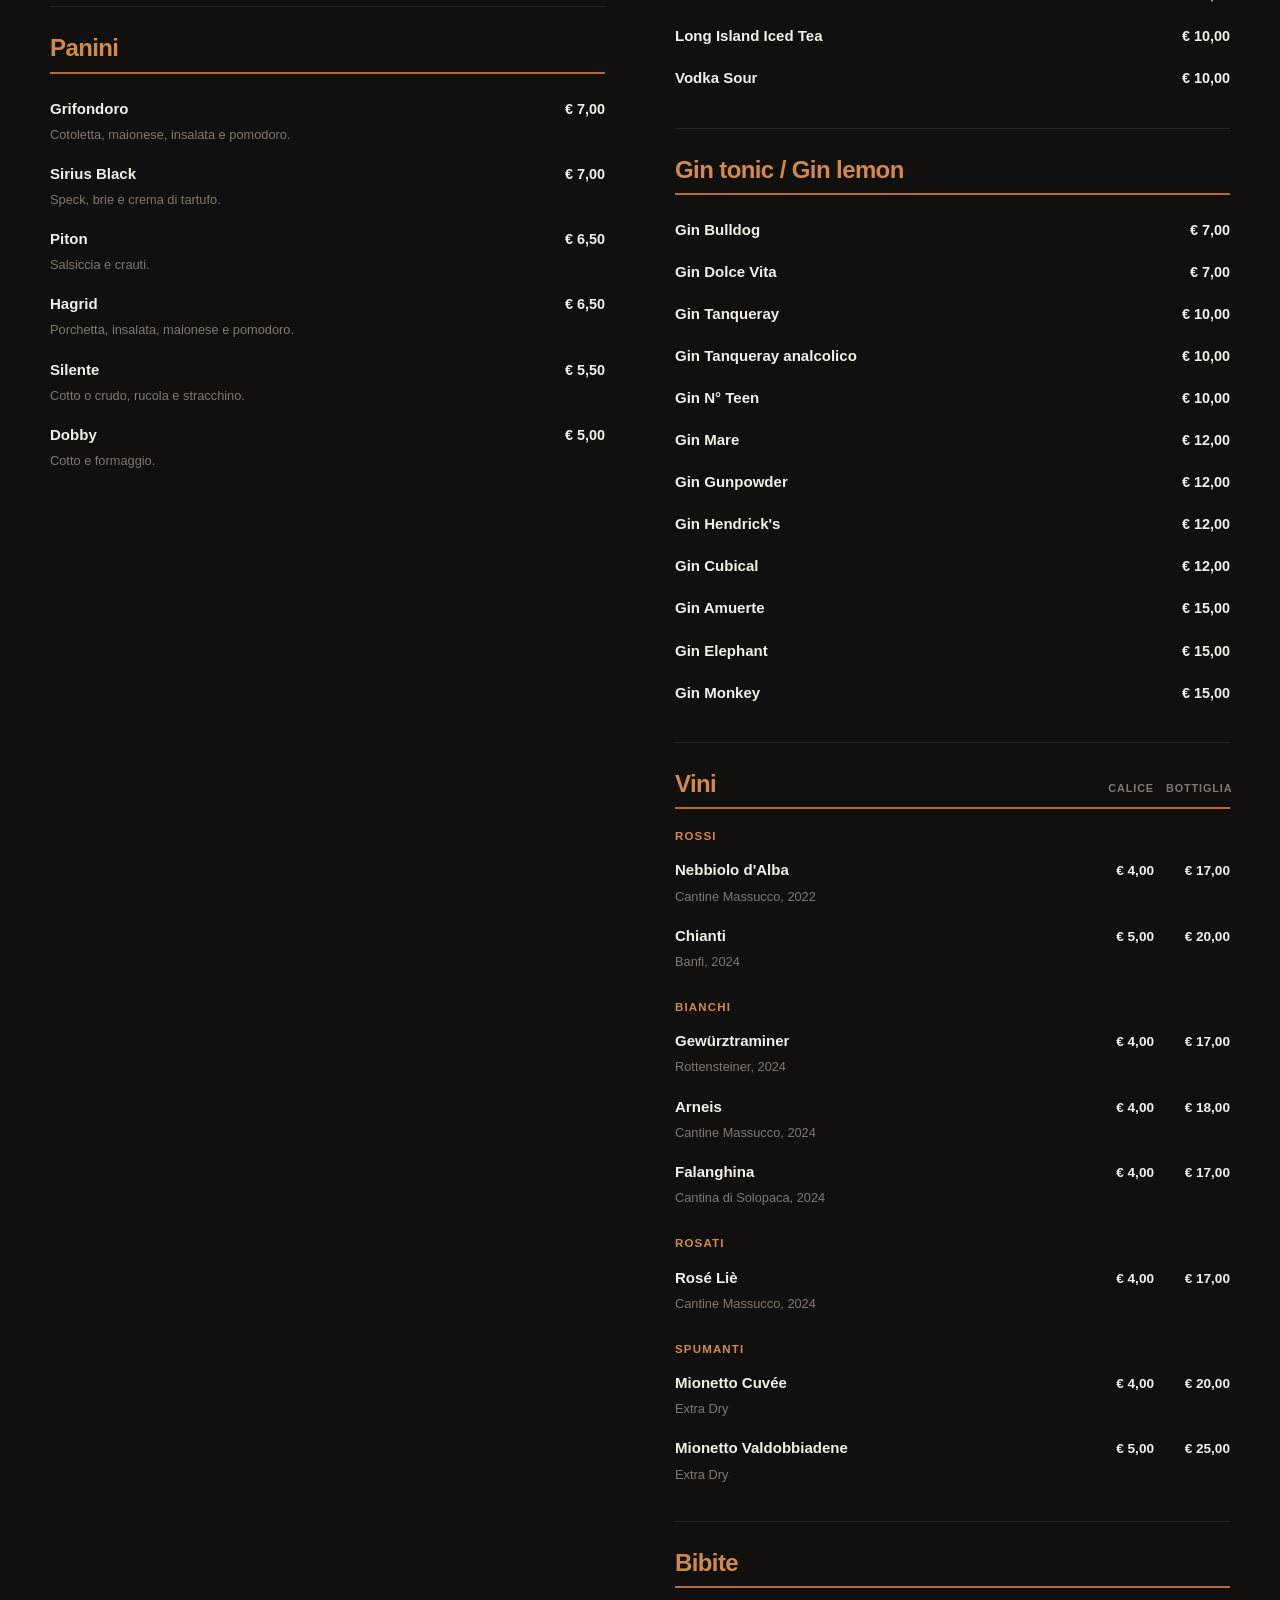
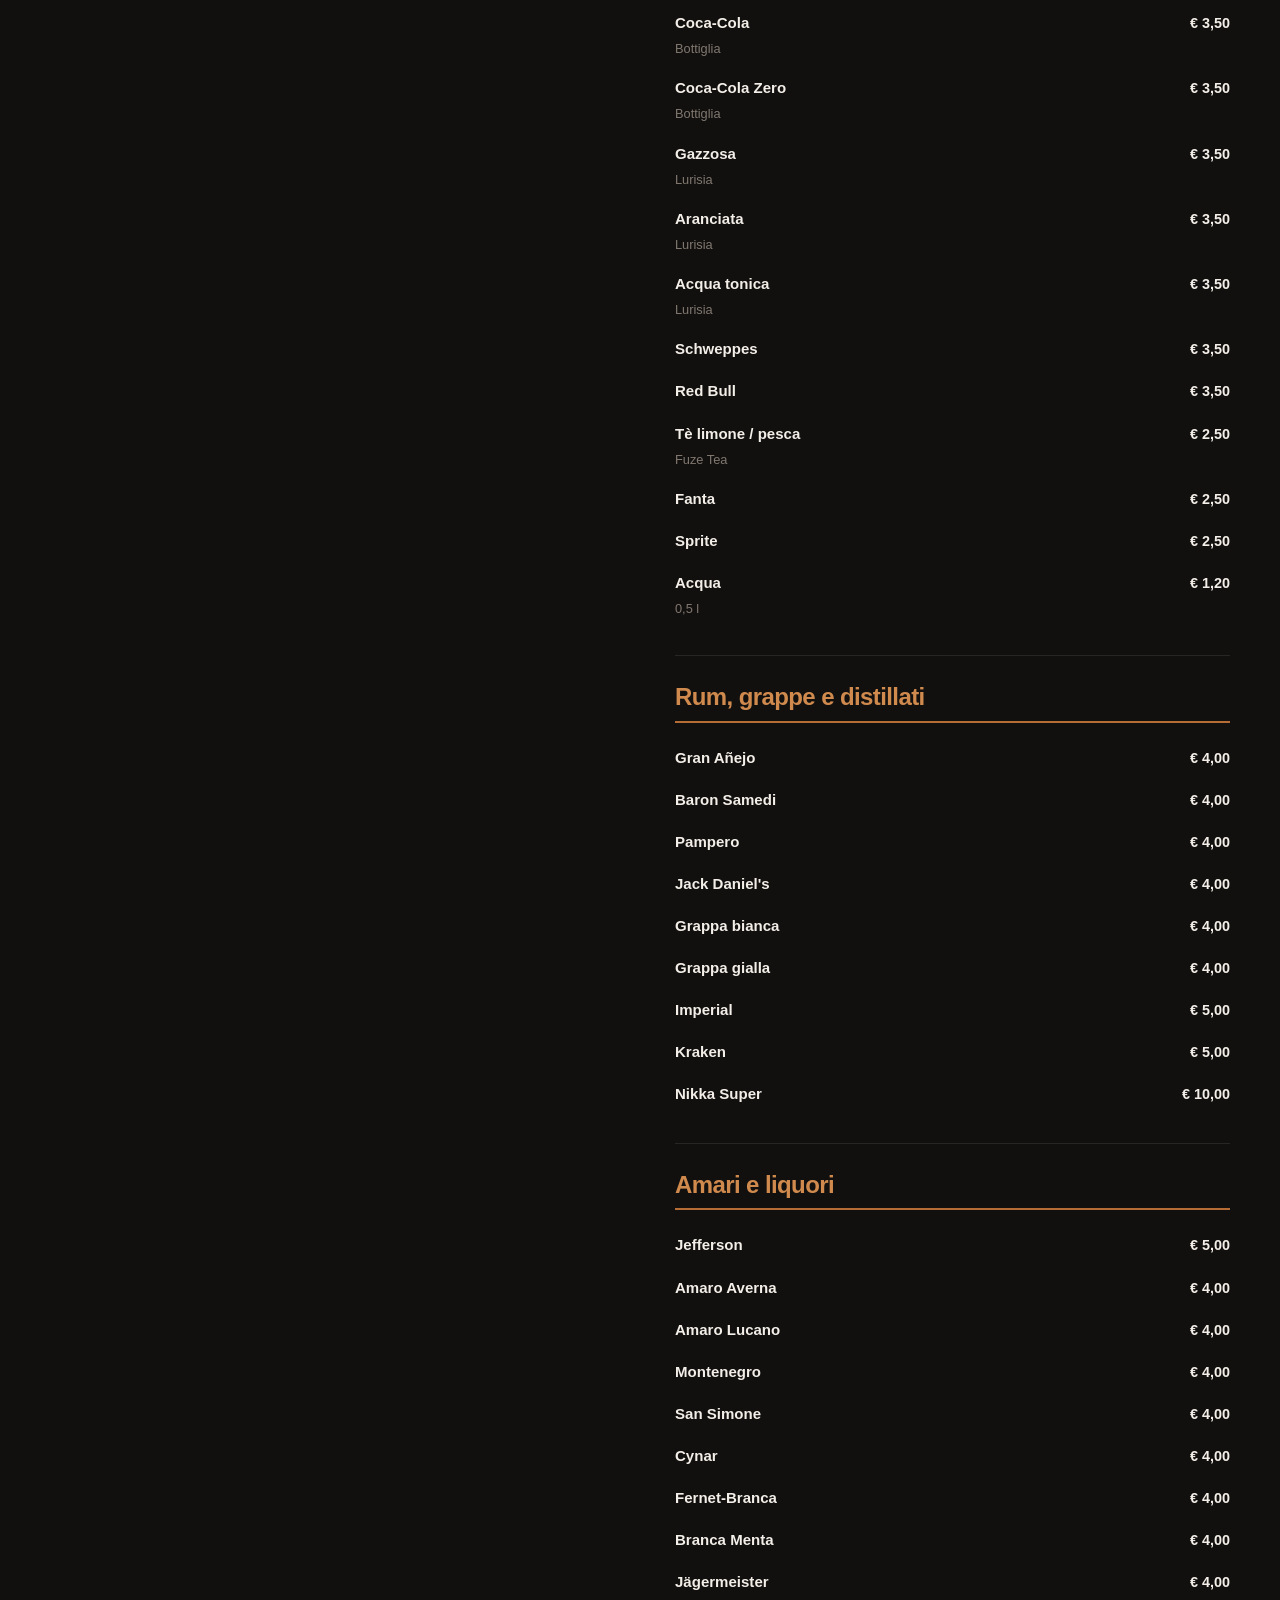
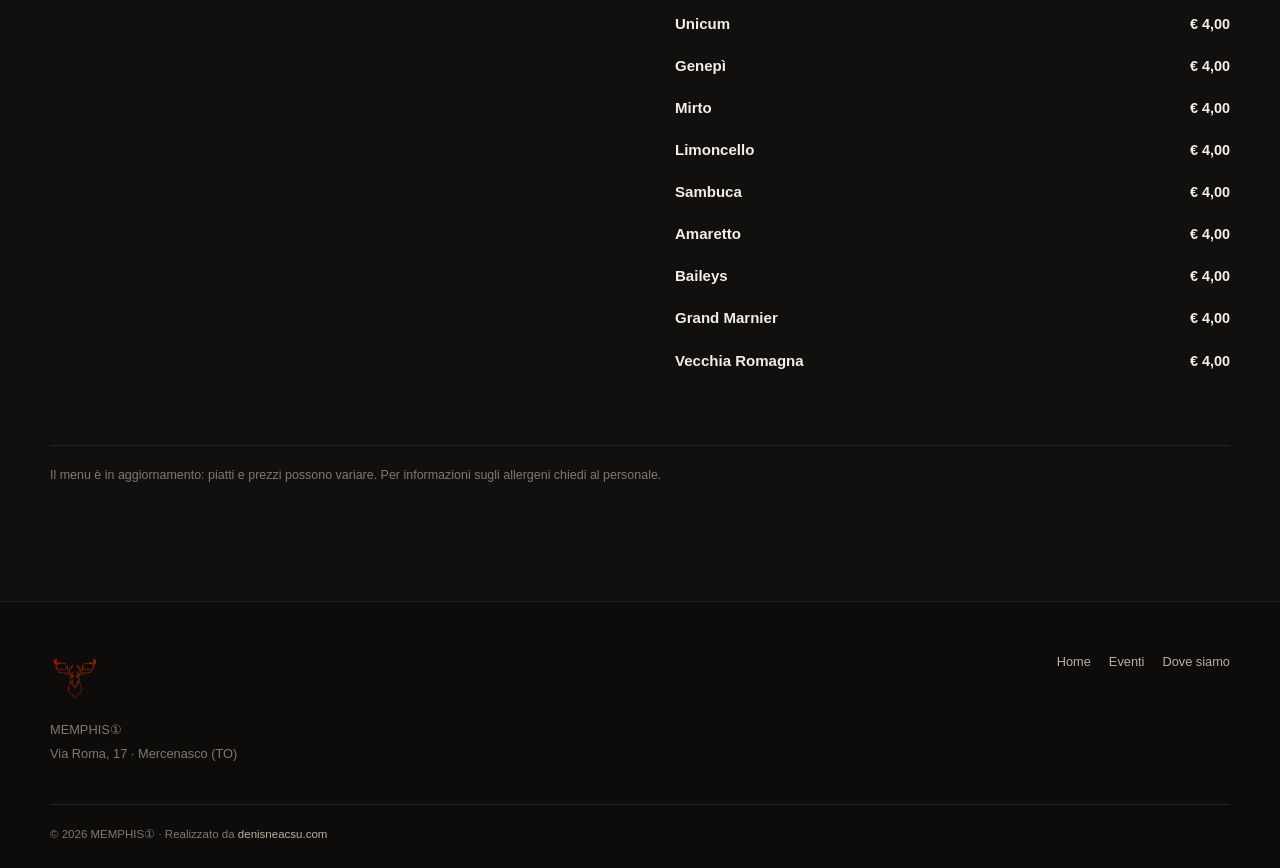
==== commit 81ed1746: "Menu: nota sugli aggiornamenti anche in cima alla pagina" ====
--- a/menu.html
+++ b/menu.html
@@ -92,6 +92,12 @@
             </div>
 
 
+            <p
+                class="menu-note-top"
+                data-menu-note
+            ></p>
+
+
             <div data-menu="full">
 
                 <!--
--- a/css/style.css
+++ b/css/style.css
@@ -1358,6 +1358,27 @@
 }
 
 
+/* Nota "menu in aggiornamento" anche in cima alla pagina */
+.menu-note-top {
+    margin: -12px 0 28px;
+    padding: 12px 16px;
+
+    border-left: 3px solid var(--accent);
+    border-radius: 0 var(--radius) var(--radius) 0;
+
+    background: var(--bg-card);
+
+    color: var(--text-soft);
+
+    font-size: 0.85rem;
+}
+
+
+.menu-note-top:empty {
+    display: none;
+}
+
+
 .menu-page-header {
     max-width: 640px;
 
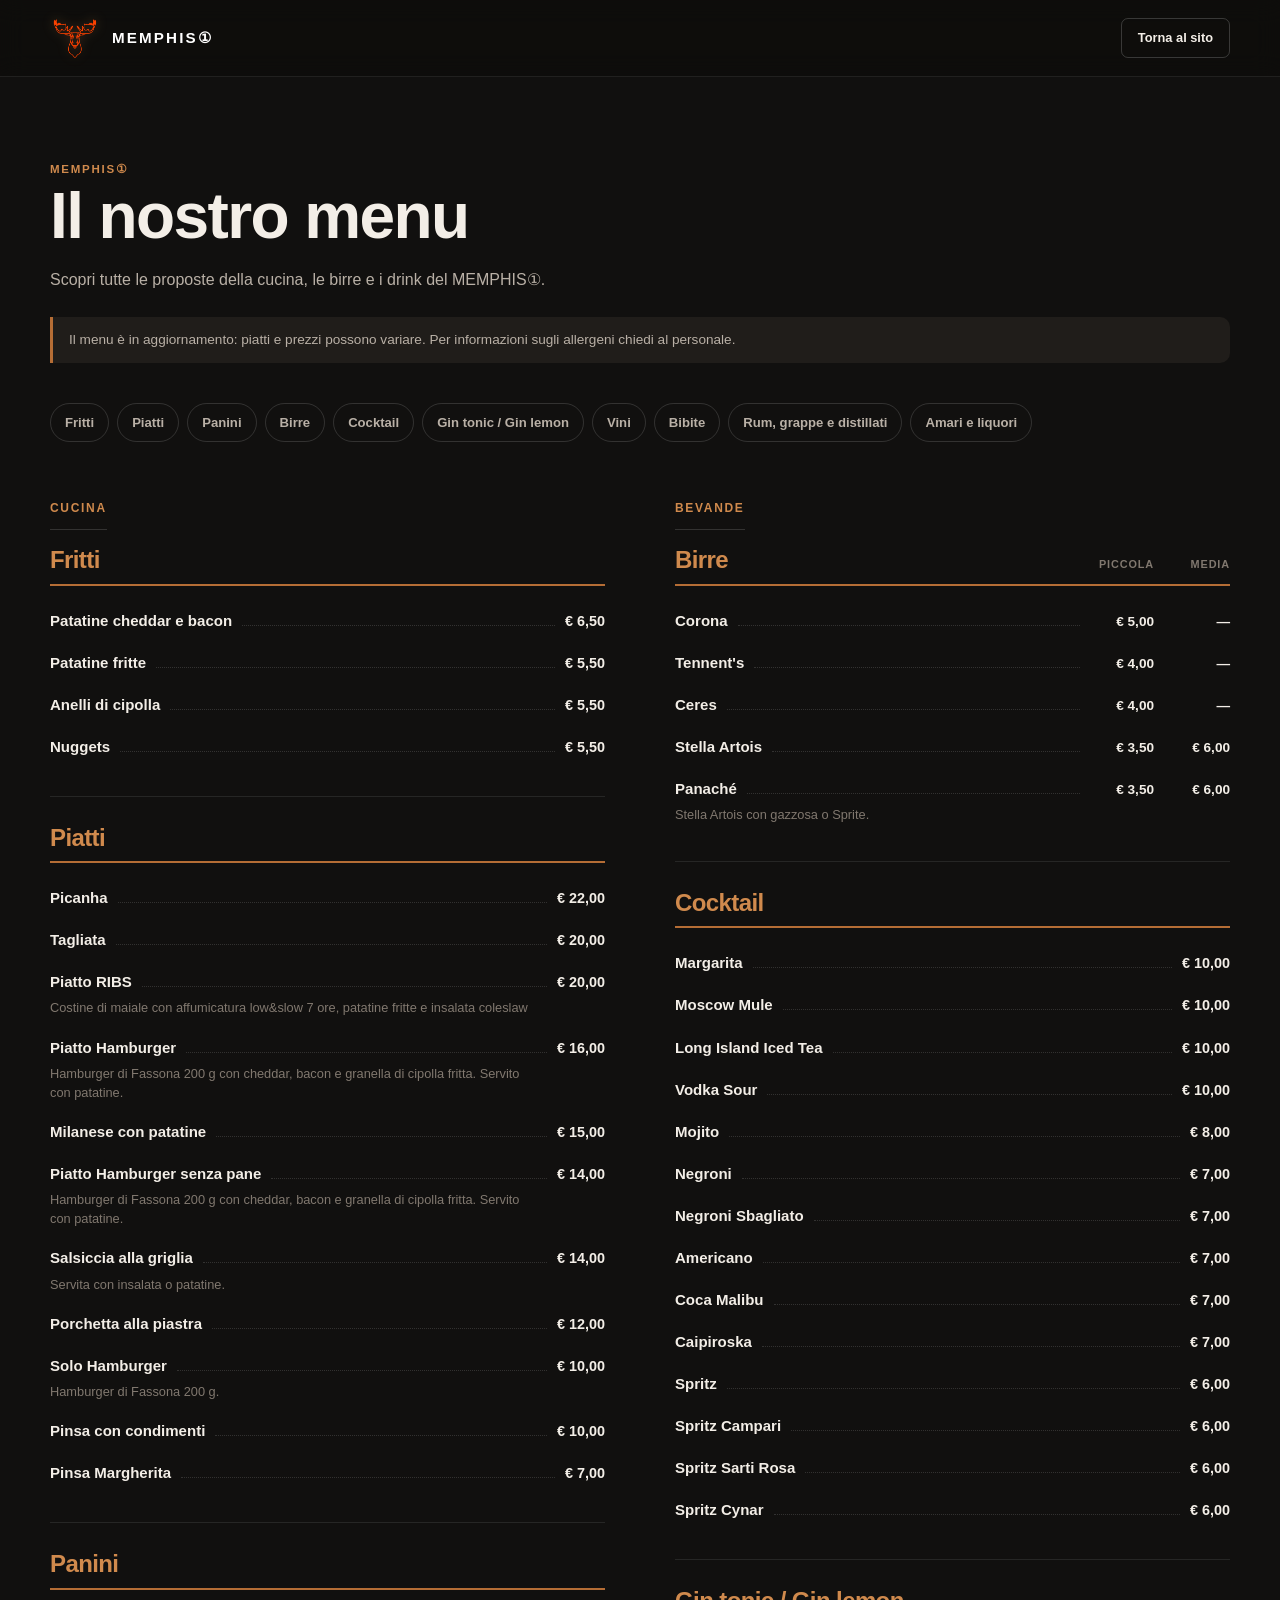
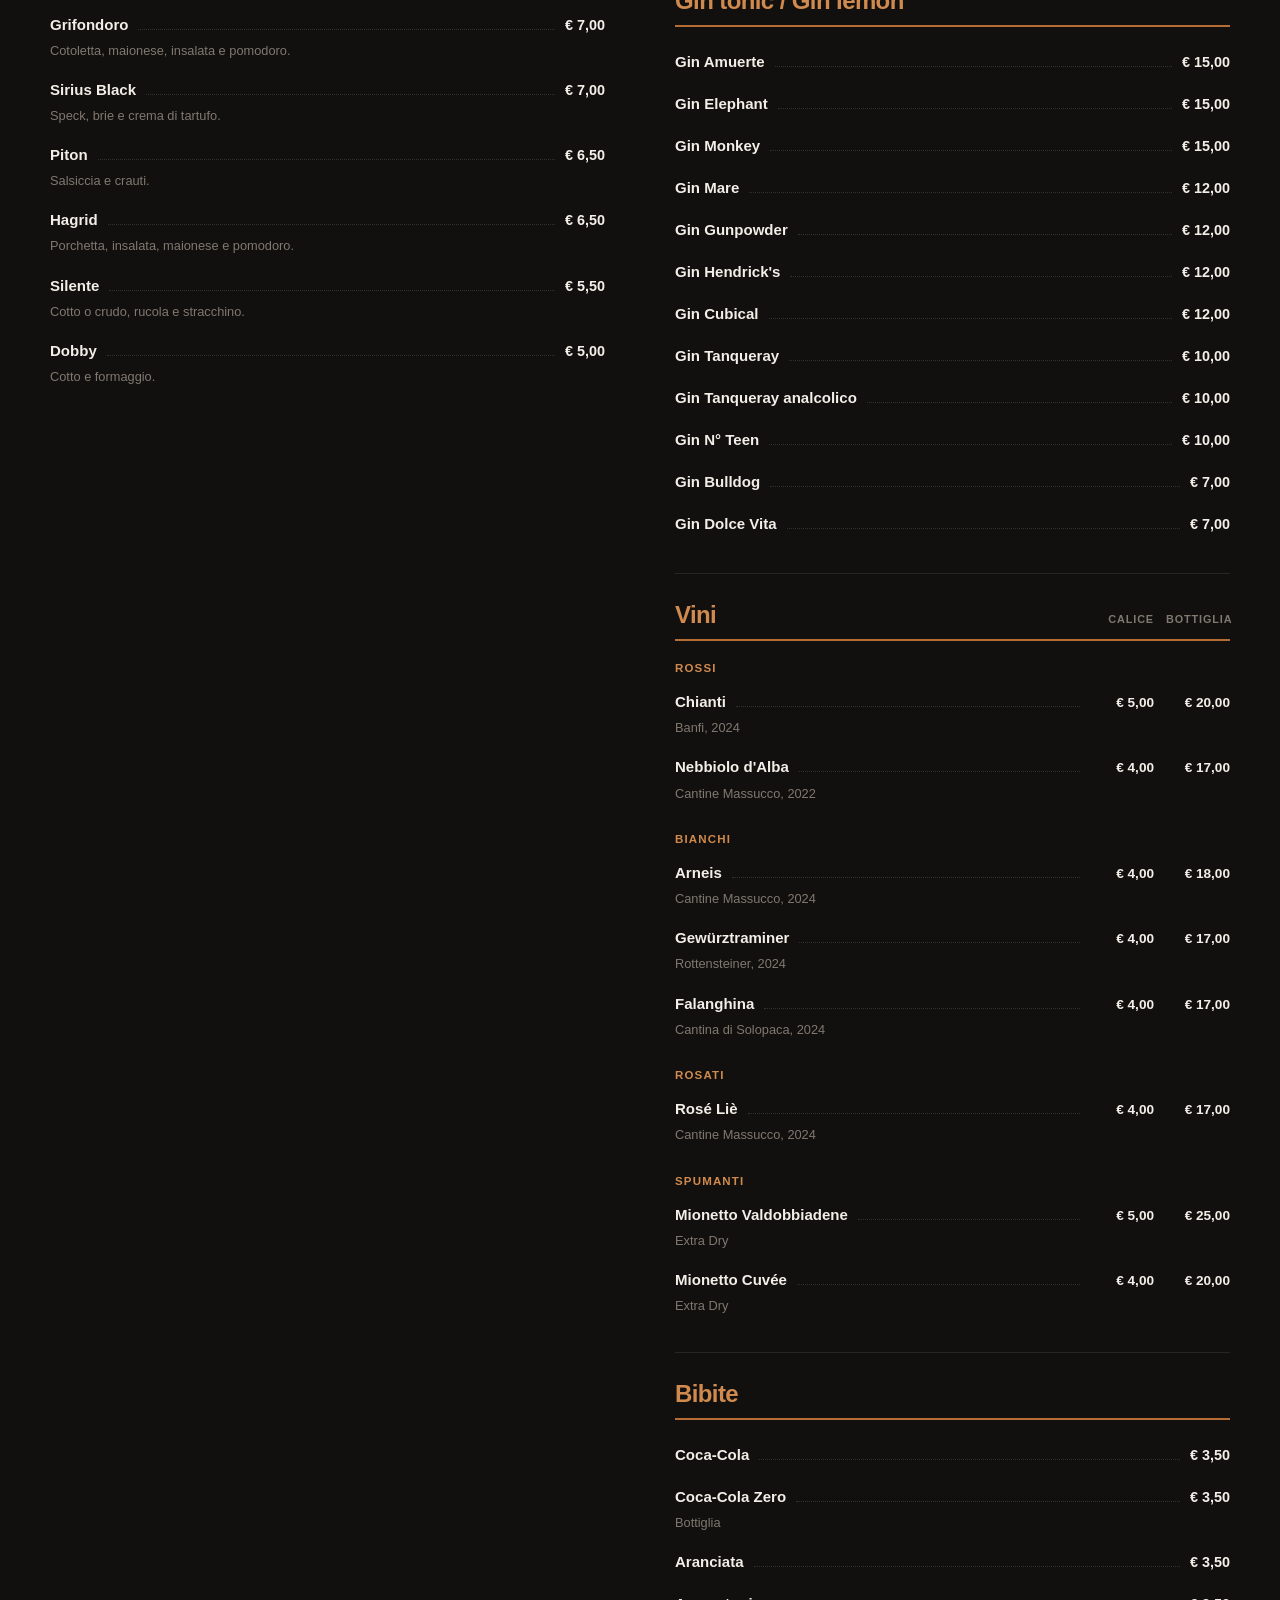
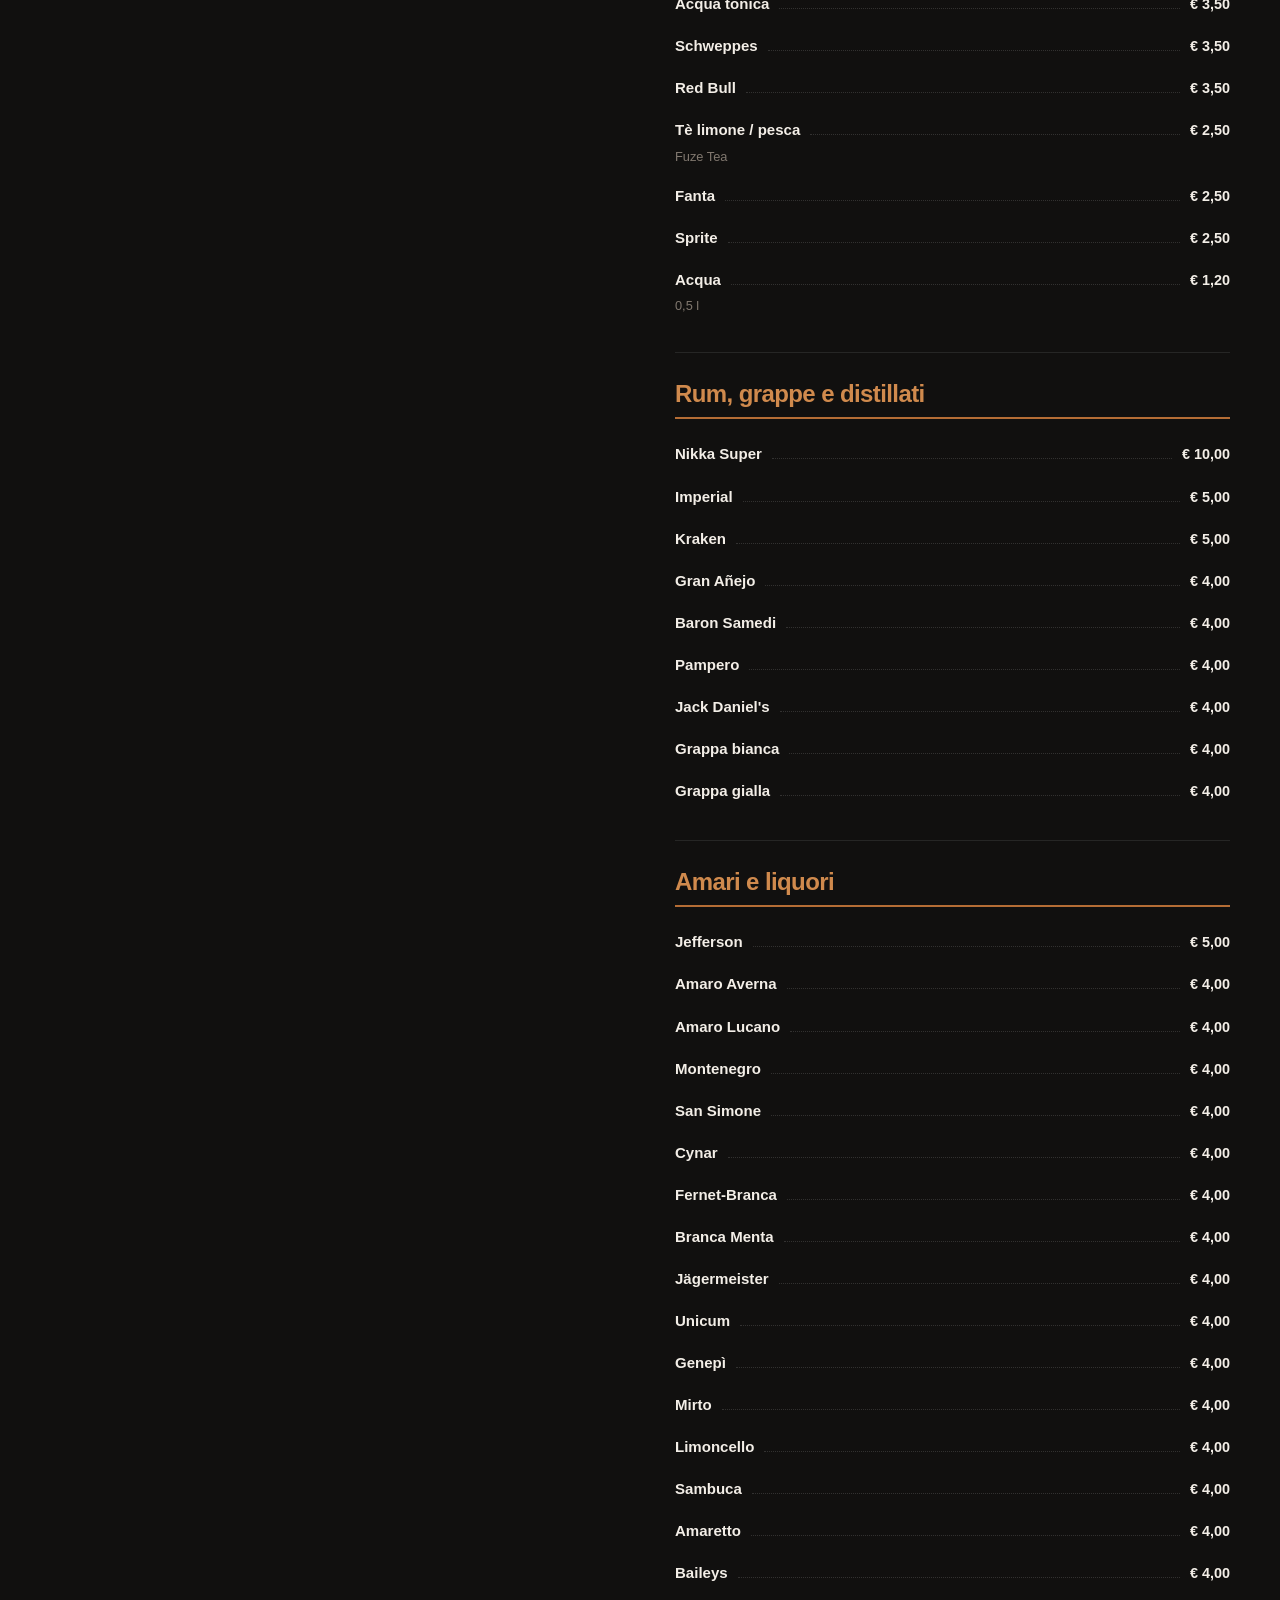
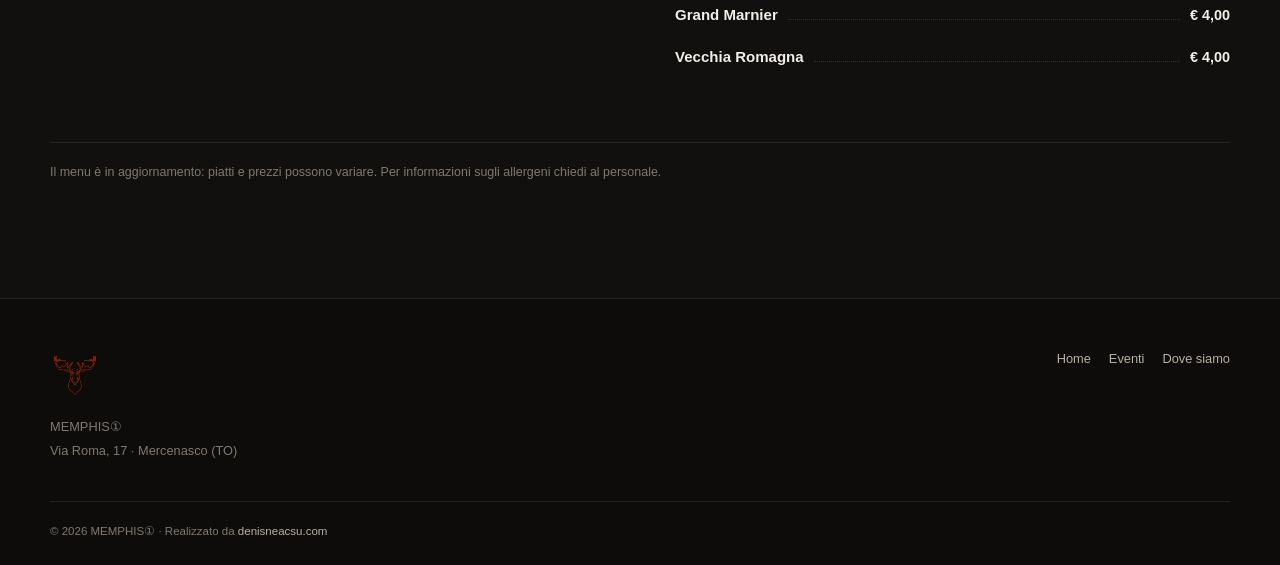
==== commit 202e535e: "Menu ordinato per prezzo, birre aggiornate, orario 19:00 – 02:30" ====
--- a/menu.html
+++ b/menu.html
@@ -25,7 +25,7 @@
     <meta property="og:locale" content="it_IT">
     <meta property="og:site_name" content="MEMPHIS①">
     <meta property="og:title" content="Menu | MEMPHIS①">
-    <meta property="og:description" content="Il menu del MEMPHIS① di Mercenasco: fritti, hamburger, panini, birre alla spina, cocktail, gin e vini.">
+    <meta property="og:description" content="Il menu del MEMPHIS① di Mercenasco: fritti, hamburger, panini, birre, cocktail, gin e vini.">
     <meta property="og:url" content="https://memphisristopub.it/menu.html">
     <meta property="og:image" content="https://memphisristopub.it/images/og-logo.jpg">
     <meta property="og:image:width" content="1200">
--- a/css/style.css
+++ b/css/style.css
@@ -1450,6 +1450,40 @@
 }
 
 
+/* Voce del menu: nome · · · · · prezzo, descrizione sotto */
+.menu-item,
+.beer-item {
+    display: block;
+}
+
+
+.menu-item-line {
+    display: flex;
+    align-items: baseline;
+
+    gap: 10px;
+}
+
+
+.menu-item-line strong {
+    flex-shrink: 1;
+}
+
+
+.menu-item-line .menu-leader {
+    flex: 1 1 auto;
+
+    min-width: 16px;
+
+    border-bottom: 1px dotted var(--border-light);
+}
+
+
+.menu-item-line .menu-price {
+    flex-shrink: 0;
+}
+
+
 .menu-category-head {
     display: flex;
 
@@ -2487,6 +2521,25 @@
 }
 
 
+/* Titoli Cucina / Bevande come le categorie della pagina menu */
+.menu-preview-column .menu-column-title {
+    display: block;
+
+    margin-bottom: 6px;
+    padding-bottom: 10px;
+
+    border-bottom: 2px solid var(--accent);
+
+    color: var(--accent-light);
+
+    font-size: 1.5rem;
+    font-weight: 700;
+
+    letter-spacing: -0.025em;
+    line-height: 1.1;
+}
+
+
 .menu-preview-item {
     display: flex;
 
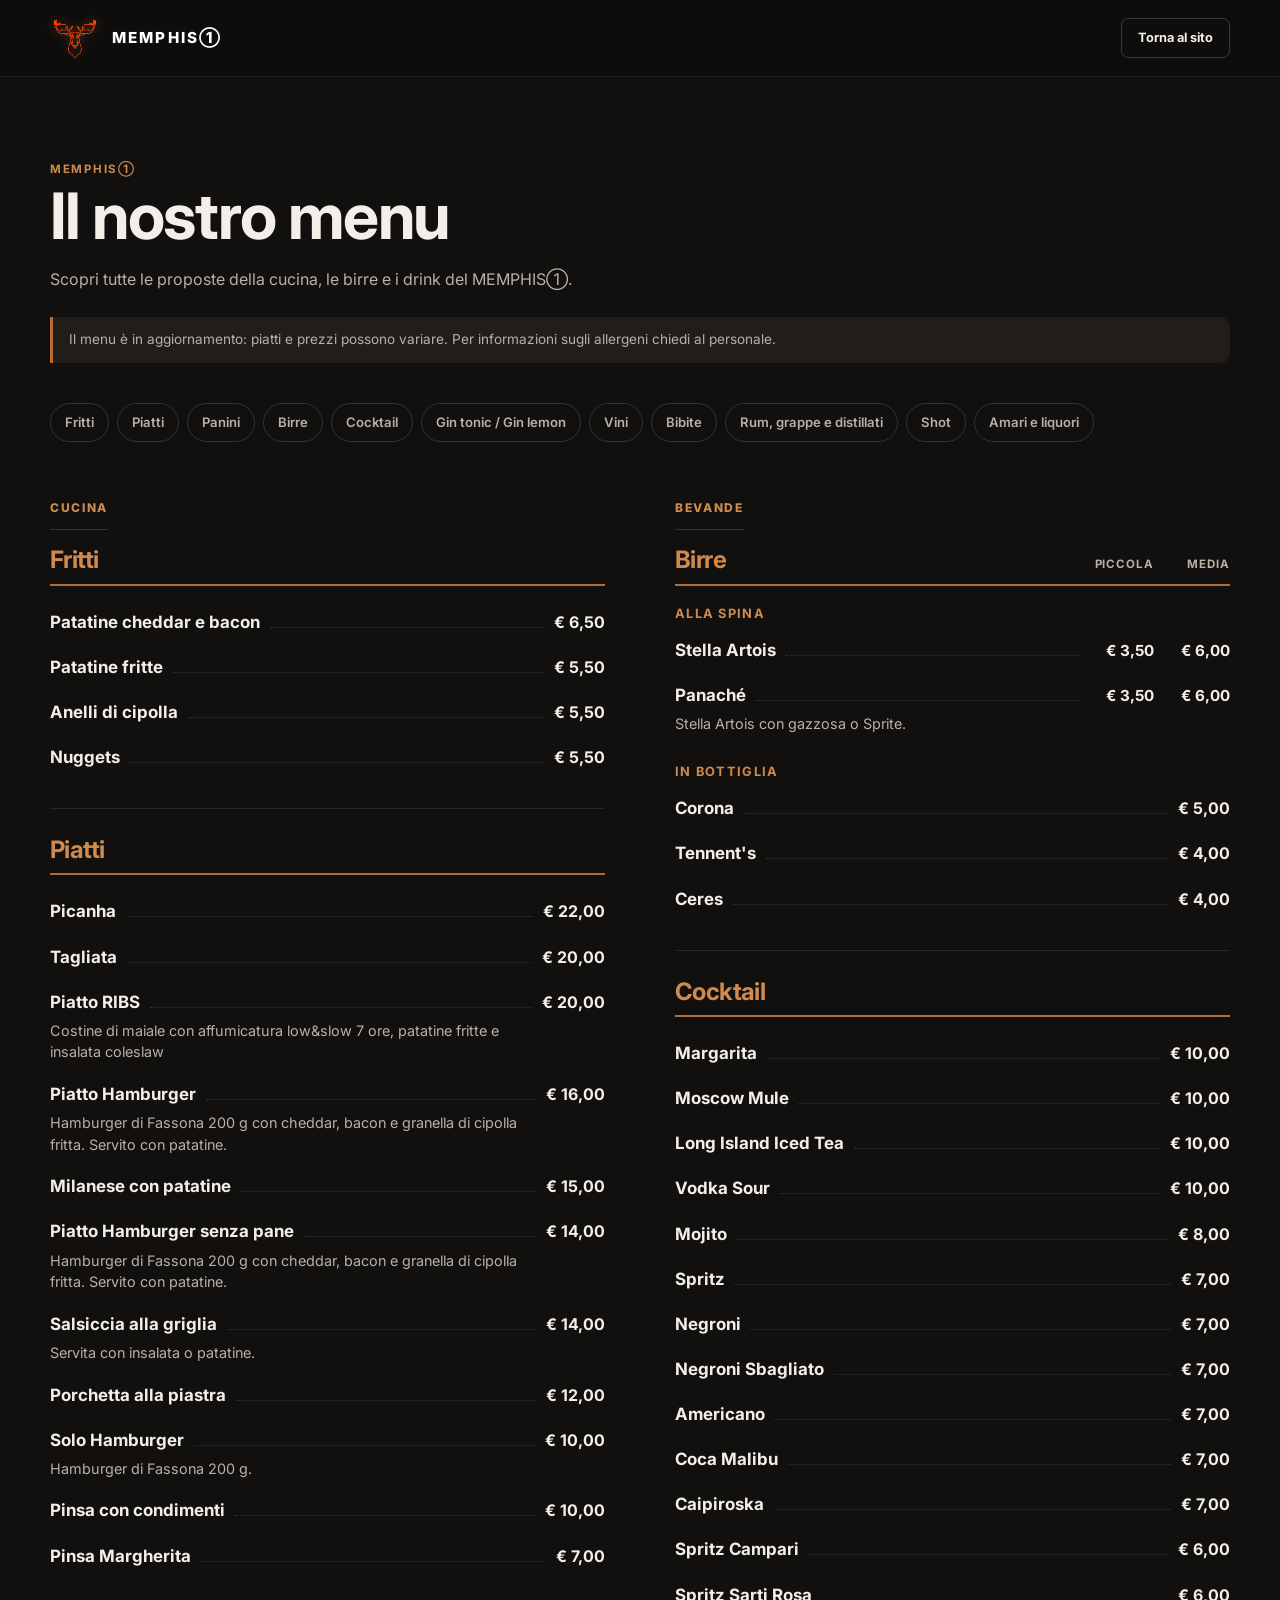
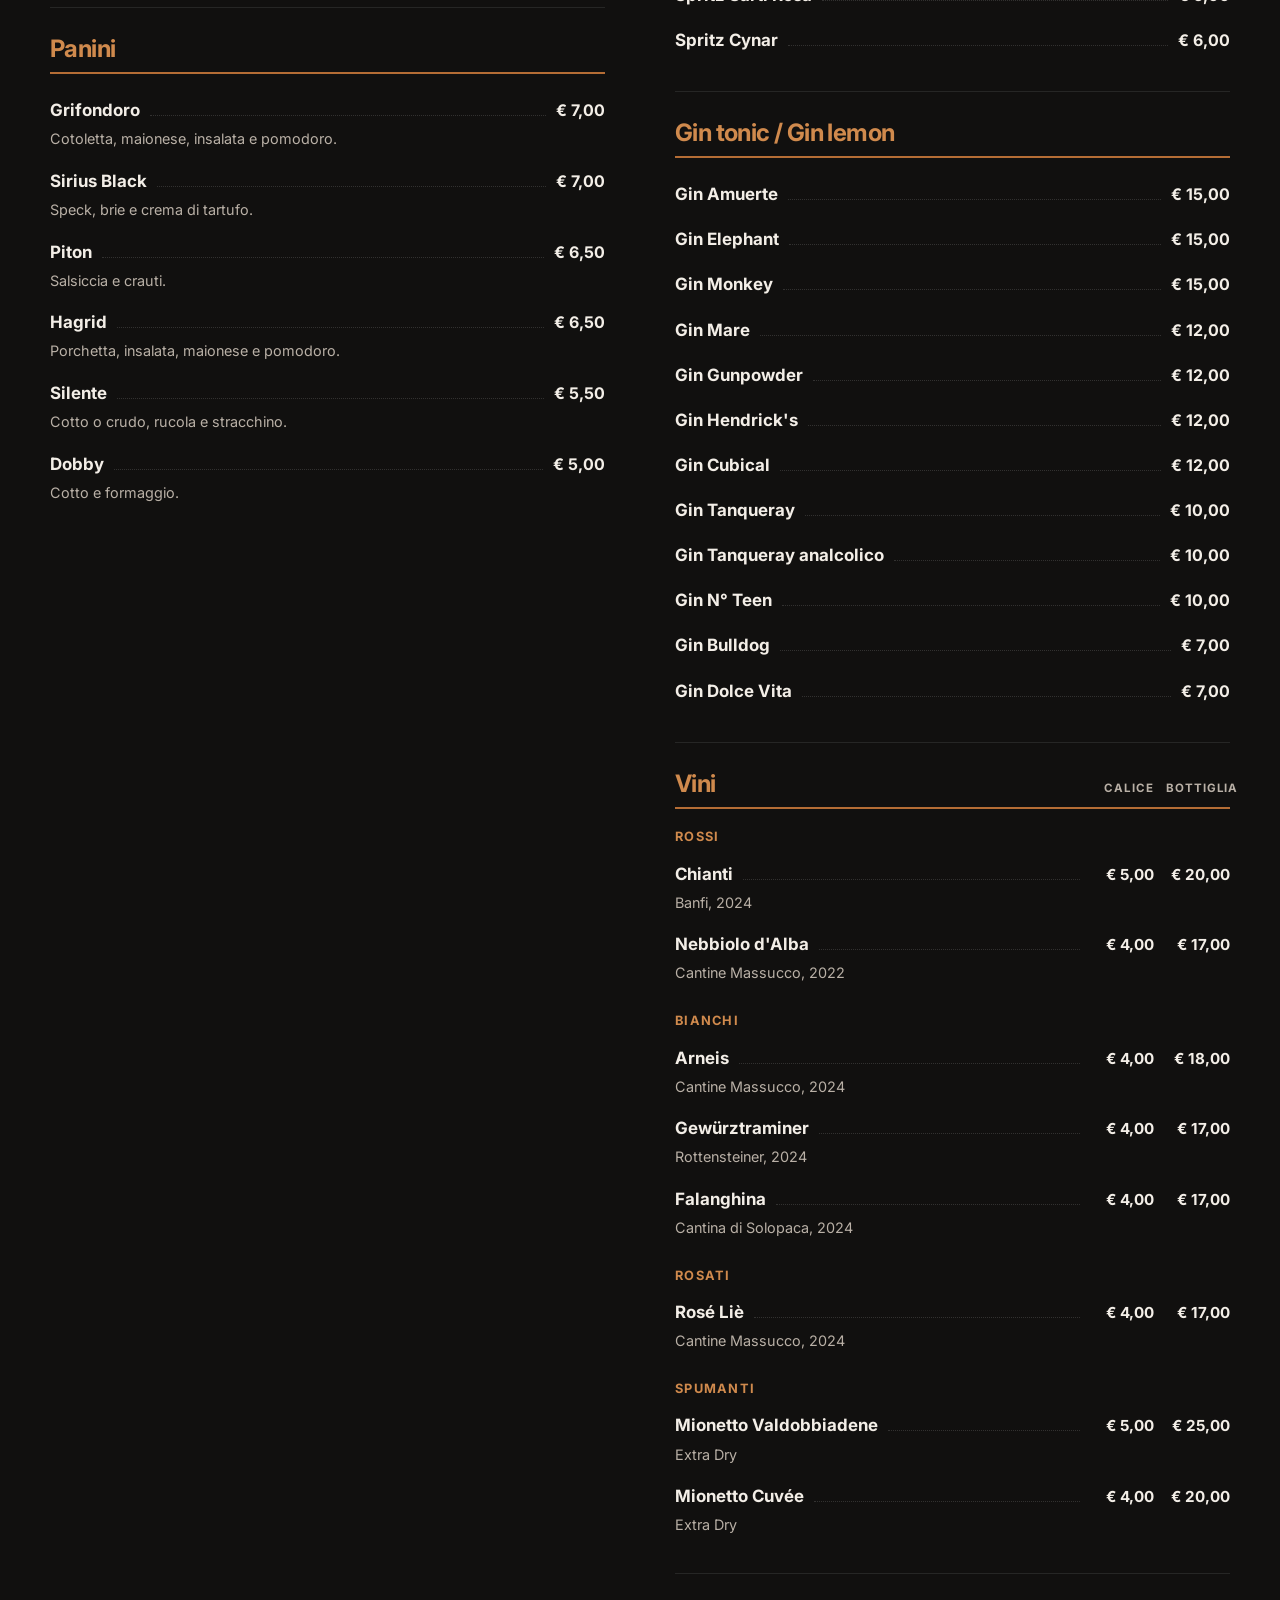
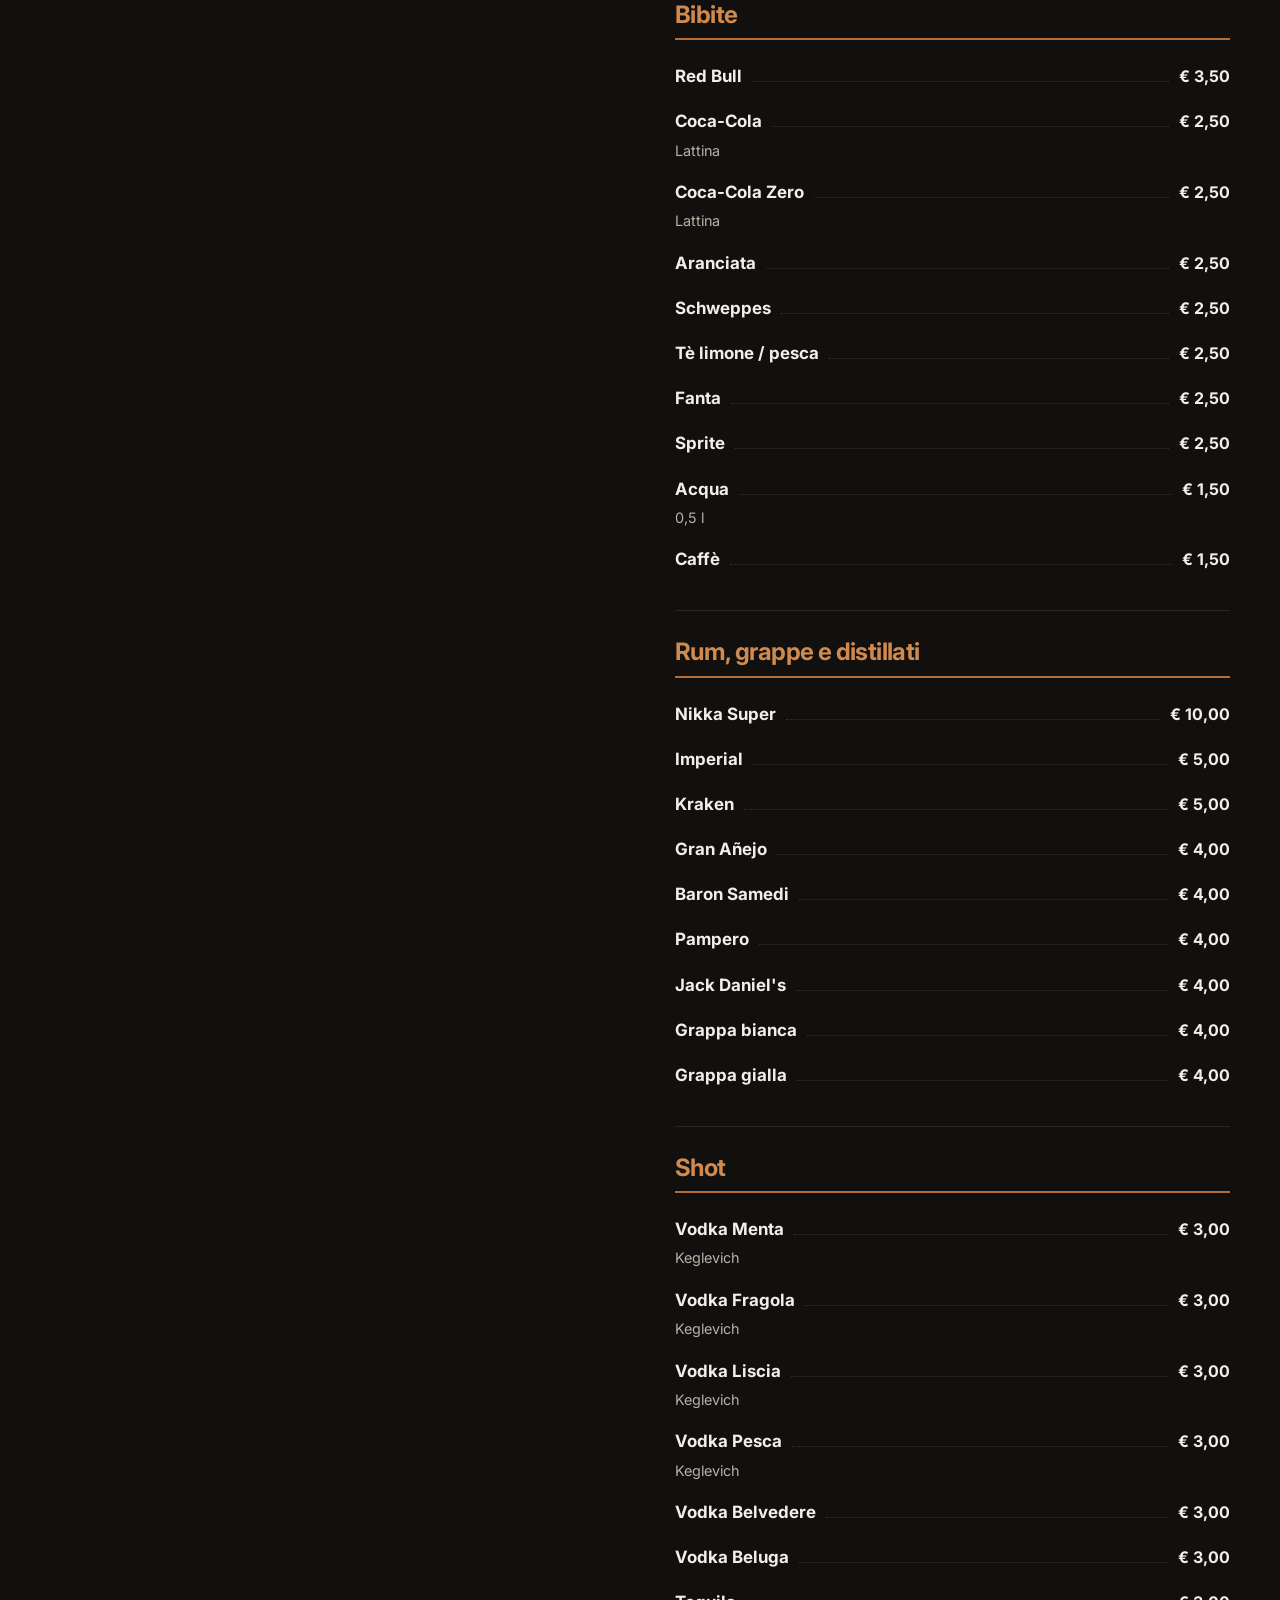
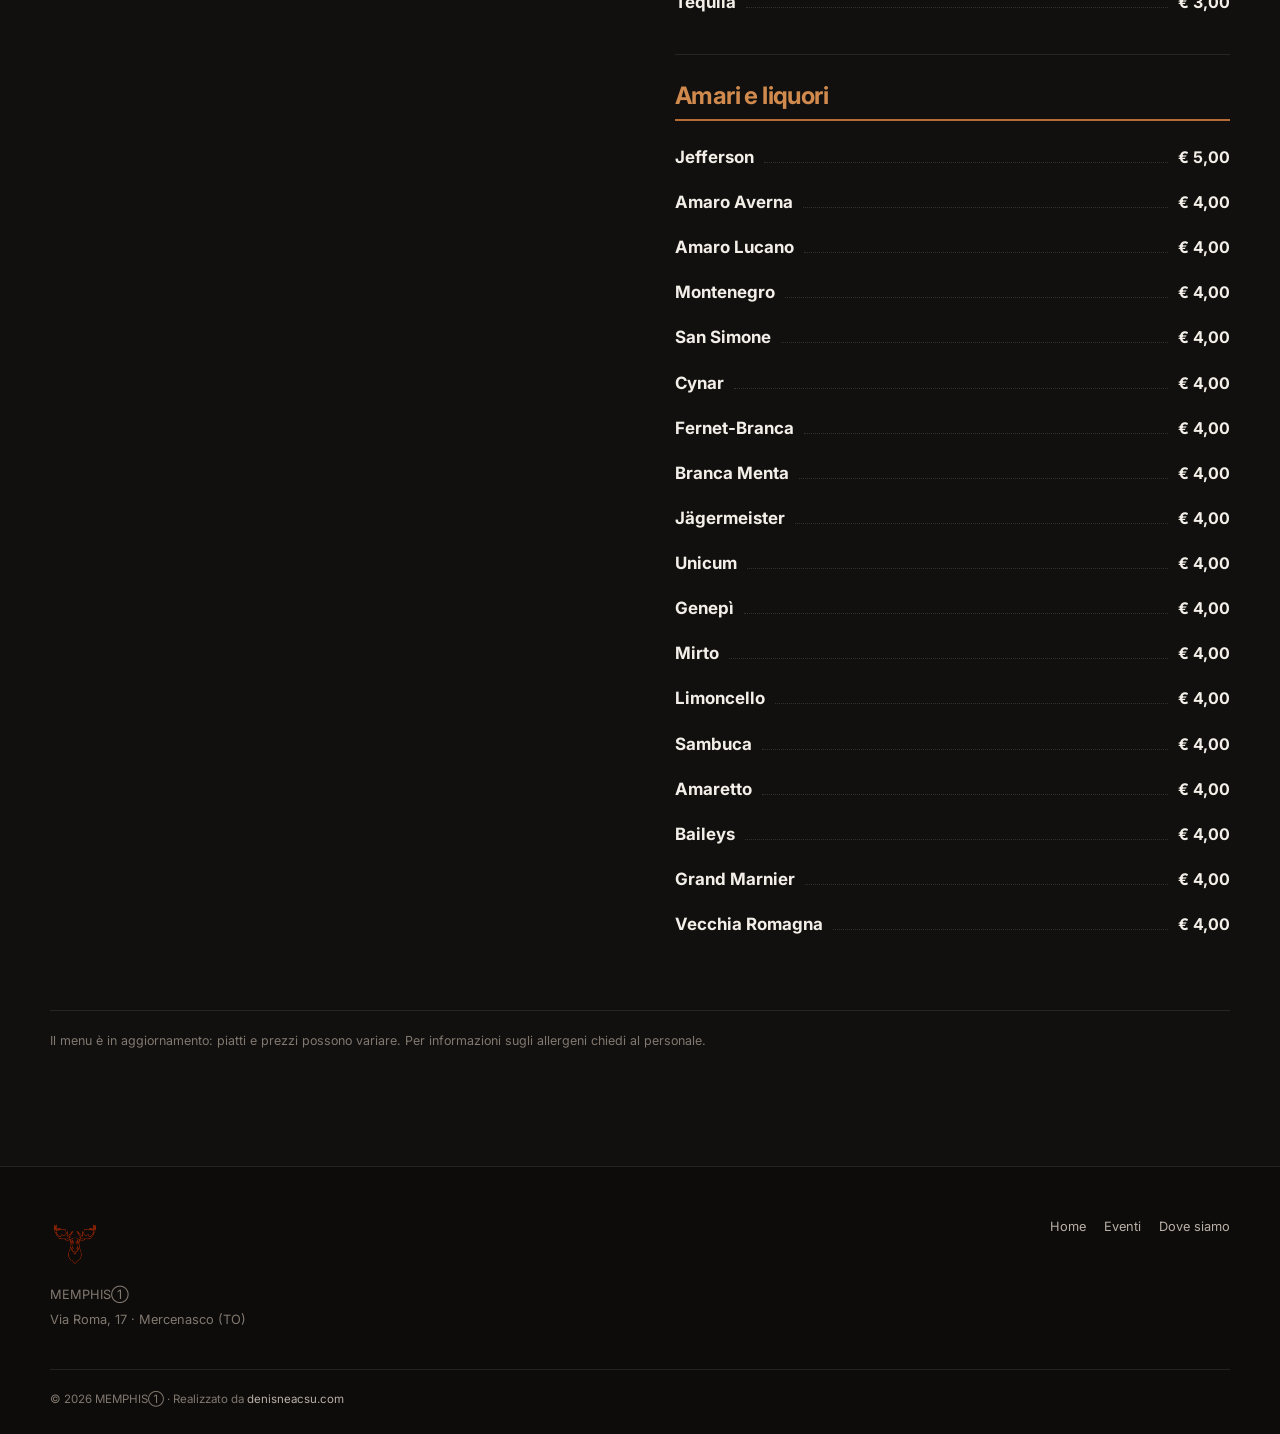
==== commit 18206928: "Menu: testi più grandi e leggibili" ====
--- a/menu.html
+++ b/menu.html
@@ -35,6 +35,10 @@
     <link rel="icon" type="image/png" sizes="32x32" href="images/favicon-32.png">
     <link rel="apple-touch-icon" href="images/apple-touch-icon.png">
     <meta name="theme-color" content="#11100f">
+
+    <link rel="preconnect" href="https://fonts.googleapis.com">
+    <link rel="preconnect" href="https://fonts.gstatic.com" crossorigin>
+    <link rel="stylesheet" href="https://fonts.googleapis.com/css2?family=Inter:wght@400;600;700;800&display=swap">
 
     <link rel="stylesheet" href="css/style.css">
 
--- a/css/style.css
+++ b/css/style.css
@@ -1281,7 +1281,7 @@
 .beer-item strong {
     display: block;
 
-    font-size: 0.94rem;
+    font-size: 1.06rem;
 }
 
 
@@ -1290,7 +1290,7 @@
 
     color: var(--text);
 
-    font-size: 0.9rem;
+    font-size: 1rem;
     font-weight: 700;
 }
 
@@ -1302,9 +1302,9 @@
 
     margin-top: 4px;
 
-    color: var(--text-muted);
-
-    font-size: 0.8rem;
+    color: var(--text-soft);
+
+    font-size: 0.9rem;
 
     line-height: 1.5;
 }
@@ -1319,7 +1319,7 @@
 
     color: var(--text);
 
-    font-size: 0.85rem;
+    font-size: 0.95rem;
     font-weight: 700;
 }
 
@@ -1327,9 +1327,9 @@
 .menu-description {
     margin-top: 12px;
 
-    color: var(--text-muted);
-
-    font-size: 0.8rem;
+    color: var(--text-soft);
+
+    font-size: 0.9rem;
 }
 
 
@@ -1531,9 +1531,9 @@
 
 
 .menu-columns-head span {
-    color: var(--text-muted);
-
-    font-size: 0.68rem;
+    color: var(--text-soft);
+
+    font-size: 0.72rem;
     font-weight: 700;
 
     letter-spacing: 0.08em;
@@ -1546,9 +1546,9 @@
 
     margin-top: 4px;
 
-    color: var(--text-muted);
-
-    font-size: 0.8rem;
+    color: var(--text-soft);
+
+    font-size: 0.9rem;
 
     line-height: 1.5;
 }
@@ -1559,7 +1559,7 @@
 
     color: var(--accent-light);
 
-    font-size: 0.72rem;
+    font-size: 0.8rem;
     font-weight: 700;
 
     letter-spacing: 0.1em;
@@ -2415,17 +2415,18 @@
 
     .menu-item strong,
     .beer-item strong {
-        font-size: 0.88rem;
-    }
-
-
-    .menu-item small {
-        font-size: 0.76rem;
+        font-size: 1rem;
+    }
+
+
+    .menu-item small,
+    .beer-item small {
+        font-size: 0.86rem;
     }
 
 
     .beer-prices {
-        font-size: 0.78rem;
+        font-size: 0.9rem;
     }
 
 
@@ -2437,7 +2438,7 @@
 
     .menu-columns-head span,
     .beer-prices span {
-        width: 62px;
+        width: 66px;
     }
 
 
